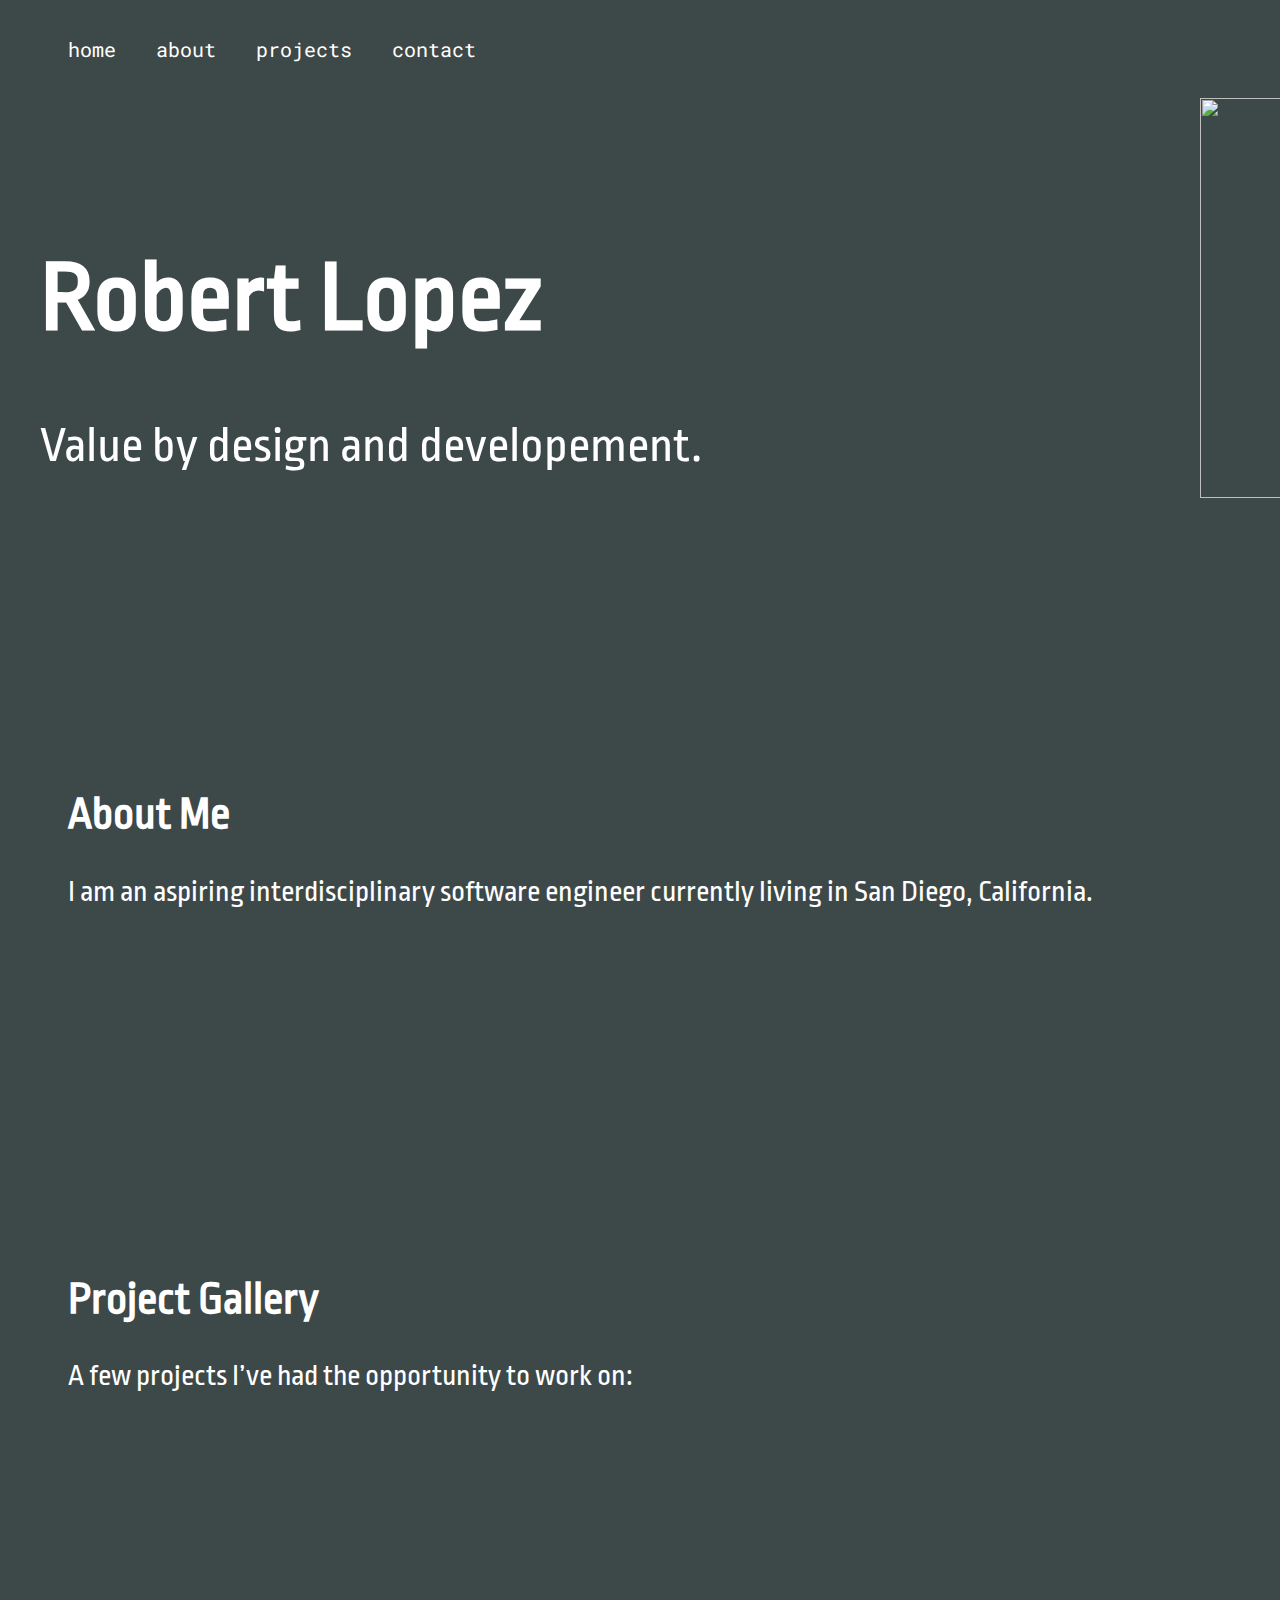
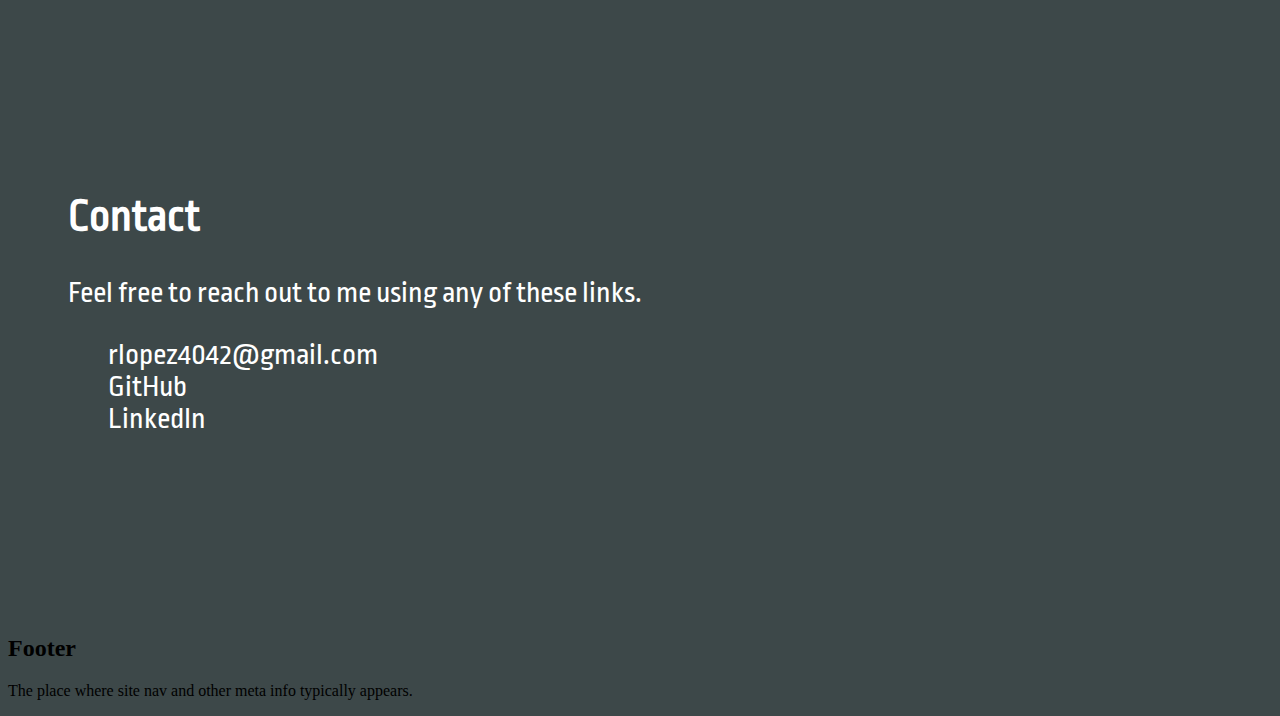
==== index.html @ a446eef4 "added some grid templates" ====
<!DOCTYPE html>
<html lang="en">

<head>
    <meta charset="UTF-8">
    <meta http-equiv="X-UA-Compatible" content="IE=edge">
    <meta name="viewport" content="width=device-width, initial-scale=1.0">
    <title>Document</title>

    <!-- Font Family -->
    <link rel="preconnect" href="https://fonts.googleapis.com">
    <link rel="preconnect" href="https://fonts.gstatic.com" crossorigin>
    <link href="https://fonts.googleapis.com/css2?family=Roboto+Mono&family=Ropa+Sans&display=swap" rel="stylesheet">




</head>

<body>

    <header>
        <div class="nav-container">
                <!-- <h2>Header</h2>
				<p>This is where the logo and navigation would go.</p> -->
            <nav class="nav">
                <ul class="nav-element-list">
                    <li class="nav-element"><a href="#home" class="nav-link">home</a></li>
                    <li class="nav-element"><a href="#about" class="nav-link">about</a></li>
                    <li class="nav-element"><a href="#projects" class="nav-link">projects</a></li>
                    <li class="nav-element"><a href="#contact" class="nav-link">contact</a></li>
                </ul>
                <i class="fas fa-bars fa-2x"></i>
            </nav>
        </div>
    </header>

    <div class ="logo" id="logo">
        <img src ="/Users/robertlopez/Desktop/Project 1/project-1-portfolio/LogoTemplate.png" width="500" height="400"/>
    </div>

    <!-- Home Section -->
    <section class="home" id="home">
        <h1 id="MainTitle">Robert Lopez</h1>
        <p id="title-subtext">Value by design and developement.</p>
    </section>

    <!-- About Section -->
    <section class="about" id="about">
        <h2>About Me</h2>
        <p>I am an aspiring interdisciplinary software engineer currently living in San Diego, California.</p>
    </section>

    <!-- Project Section -->
    <section class="projects" id="projects">
        <h2>Project Gallery</h2>
        <p>A few projects I’ve had the opportunity to work on:</p>
        
        <!-- Links to other projects -->
        <div class ="portfolio">
            <a href="#" class="porflio-elements">
                <img src ="">
            </a>
        </div>
    </section>

    <!-- About Me Section -->
    <section class="contact" id="contact">
        <h2>Contact</h2>
        <p>Feel free to reach out to me using any of these links.</p>
        <ul class="links">
            <li class="link-element"><a class="link" href="mailto:rlopez4042@gmail.com">rlopez4042@gmail.com</a></li>
            <li class="link-element"><a class="link" href="https://git.generalassemb.ly/">GitHub</a></li>
            <li class="link-element"><a class="link" href="https://git.generalassemb.ly/">LinkedIn</a></li>
        </ul>
    </section>

    <!-- Footer -->
    <footer>
        <h2>Footer</h2>
		<p>The place where site nav and other meta info typically appears.</p>
    </footer>

</body>

<script src="https://code.jquery.com/jquery-3.6.0.min.js" 
    integrity="sha256-/xUj+3OJU5yExlq6GSYGSHk7tPXikynS7ogEvDej/m4=" 
    crossorigin="anonymous"></script>
<script src="javascript.js"></script>
<link rel="stylesheet" href="style.css"></script>


</html>
---- style.css ----
/* Nav bar settings */
nav ul {
    font-family: 'Roboto Mono', monospace;
    list-style: none;
    display: flex;
    color: white;
    text-decoration: none;
}

/* Nav element settings */
nav ul li {
    padding: 1em;
    font-size: 20px;
    color: white;
    text-decoration: none;
  }

/* Body settings */
body{
    background-color: #3D4849;
}

/* Section settings */
section {
    font-family: 'Ropa Sans', sans-serif;
    color: white;
    padding: 5em 2em;
}

/* Text sizes for each section by "id" */

/* Main title font size */
#MainTitle{
    font-size: 100px;
}

/* Subtitle font size  */
#title-subtext{
    font-size: 50px;
}

/* About tab font settings  */
#about {
    font-family: 'Ropa Sans', sans-serif;
    color: white;
    font-size: 30px;
}

/* Projects tab font settings  */
#projects {
    font-family: 'Ropa Sans', sans-serif;
    color: white;
    font-size: 30px;
}

/* Contact tab font settings  */
#contact {
    font-family: 'Ropa Sans', sans-serif;
    color: white;
    font-size: 30px;
}
    .link-element{
        list-style: none;
        color: white;
        display: flex;
        }

/* Text settings for the links  */
a {
    text-decoration: none;
    color: white;
    }   
a:visited {
    text-decoration: none;
    color: white;
    }

#logo {
    position: fixed;
    left: 1200px; 
}

/* MOBILE  */
/* Small devices (landscape phones, 576px and up) */
/* @media screen and (max-width: 576px) {
    .container {
        display: grid;
        grid-template-columns: 2fr;
        grid-template-rows: 4fr;
        grid-gap: 10px;
      }
      .main-content {
        display: grid;
        grid-template-columns: 1fr;
        grid-template-rows: repeat(4, 1fr);
        grid-gap: 10px;
      }
      
      .main-content .logo {
        grid-column: 1;
        grid-row: 1/2 ;
      }
      
      .main-content .home {
        grid-column: 1;
        grid-row: 2/3;
      }
      
      .main-content .about {
        grid-column: 1;
        grid-row: 3/4;
      }
      
      .main-content .projects {
        grid-column: 1;
        grid-row: 4/5;
      }
      
      .main-content .contact {
        grid-column: 1;
        grid-row: 5;
      }

    nav {
        display: flex;
        justify-content: space-between;
        align-items: center;
      }
      
      nav ul {
        display: none;
      }
} */

/* TABLET */
  /* Medium devices (tablets, 768px and up) */
  /* @media screen and (max-width: 768px) {
    .container {
        display: grid;
        grid-template-columns: 2fr;
        grid-template-rows: auto 1fr auto;
        grid-gap: 10px;
      } */
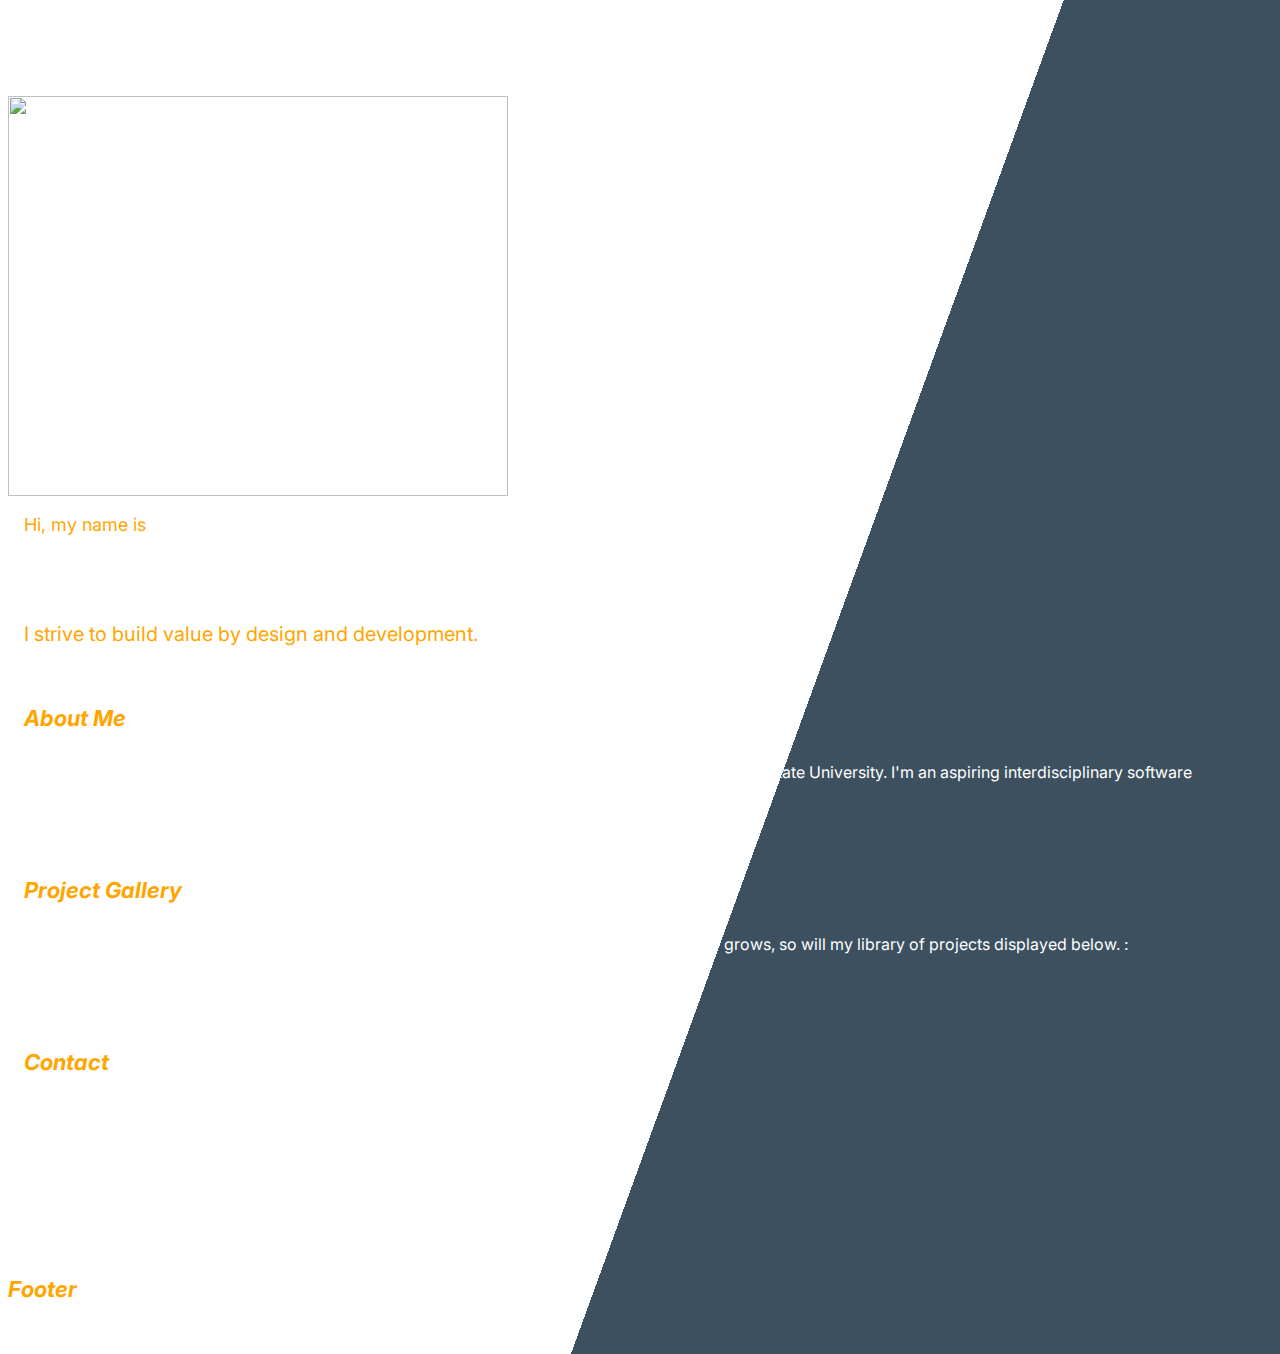
==== commit 00a60a04: "Made progreess on phone and tablet sizes" ====
--- a/index.html
+++ b/index.html
@@ -10,15 +10,12 @@
     <!-- Font Family -->
     <link rel="preconnect" href="https://fonts.googleapis.com">
     <link rel="preconnect" href="https://fonts.gstatic.com" crossorigin>
-    <link href="https://fonts.googleapis.com/css2?family=Roboto+Mono&family=Ropa+Sans&display=swap" rel="stylesheet">
-
-
-
+    <link href="https://fonts.googleapis.com/css2?family=Inter:wght@500&family=Roboto+Mono&family=Ropa+Sans&display=swap" rel="stylesheet">
 
 </head>
 
 <body>
-
+    <div class="container">
     <header>
         <div class="nav-container">
                 <!-- <h2>Header</h2>
@@ -35,26 +32,34 @@
         </div>
     </header>
 
+    <button class="nav-toggle" aria-label="toggle navigation">
+        <span class="hamburger"></span>
+    </button>
+
     <div class ="logo" id="logo">
-        <img src ="/Users/robertlopez/Desktop/Project 1/project-1-portfolio/LogoTemplate.png" width="500" height="400"/>
+        <img id="img" src ="/Users/robertlopez/Desktop/Project 1/project-1-portfolio/LogoTemplate.png" width="500" height="400" alt=""/>
     </div>
+
+<main class="main-content">
 
     <!-- Home Section -->
     <section class="home" id="home">
+        <p id="slim-shady">Hi, my name is</p>
         <h1 id="MainTitle">Robert Lopez</h1>
-        <p id="title-subtext">Value by design and developement.</p>
+        <p id="title-subtext">I strive to build value by design and development.</p>
     </section>
 
     <!-- About Section -->
     <section class="about" id="about">
         <h2>About Me</h2>
-        <p>I am an aspiring interdisciplinary software engineer currently living in San Diego, California.</p>
+        <p>A transitioning Marine Corps veteran currently pursuing a degree in Computer Science at San Diego State University. I'm an 
+            aspiring interdisciplinary software engineer currently enrolled at General Assembly and living in San Diego, California.</p>
     </section>
 
     <!-- Project Section -->
     <section class="projects" id="projects">
         <h2>Project Gallery</h2>
-        <p>A few projects I’ve had the opportunity to work on:</p>
+        <p>A few projects I’ve had the opportunity to work on. As my experience as a software developer grows, so will my library of projects displayed below. :</p>
         
         <!-- Links to other projects -->
         <div class ="portfolio">
@@ -67,7 +72,7 @@
     <!-- About Me Section -->
     <section class="contact" id="contact">
         <h2>Contact</h2>
-        <p>Feel free to reach out to me using any of these links.</p>
+        <p>Feel free to reach out to me using on any of these listed platforms.</p>
         <ul class="links">
             <li class="link-element"><a class="link" href="mailto:rlopez4042@gmail.com">rlopez4042@gmail.com</a></li>
             <li class="link-element"><a class="link" href="https://git.generalassemb.ly/">GitHub</a></li>
@@ -75,11 +80,14 @@
         </ul>
     </section>
 
+</main>
+
     <!-- Footer -->
-    <footer>
+    <footer id="footer">
         <h2>Footer</h2>
 		<p>The place where site nav and other meta info typically appears.</p>
     </footer>
+</div>
 
 </body>
 
--- a/style.css
+++ b/style.css
@@ -1,144 +1,220 @@
-
-/* Nav bar settings */
+/* *,
+*::before,
+*::after {
+    box-sizing: border-box;
+} */
+
+/* General style and design to be incorporated at every size */
+* {
+    /* Help me to see where the boxes are as i position them */
+    font-family: 'Inter', sans-serif;
+    font-size: 16px;
+    color: white;
+}
+body{
+    /* Source for how I got the page to split https://blog.prototypr.io/css-only-multi-color-backgrounds-4d96a5569a20 */
+    background: linear-gradient(-70deg, #3c505f 40%, 
+    rgba(0, 0, 0, 0) 30%), 
+    url('/Users/robertlopez/Desktop/Project 1/project-1-portfolio/Background2.webp');
+}
+section {
+    padding: 1em;
+    line-height: 1;
+    text-align:left;
+    margin:1;
+}
+#MainTitle{
+    font-family: 'Inter', sans-serif;
+    font-size: 70px;
+    margin: 0;
+    padding: 0;
+}
+#slim-shady{
+    color:orange;
+    font-size: 18px;
+    margin: 0;
+    padding: 0;
+}
+#title-subtext{
+    color:orange;
+    font-size: 20px;
+    margin: 0.1;
+    padding: 0;
+}
+h2 {
+    color:orange;
+    font-size: 22px;
+    font-style: oblique;
+    margin: 0;
+    padding: 0;
+}
+#about, #projects, #contact {
+    line-height:2;
+}
+.link-element{
+    list-style: none;
+    display: flex;
+    }
+a {
+    text-decoration: none;
+    color: white;
+}
+a:visited {
+    text-decoration: none;
+    color: white;
+}
+
 nav ul {
     font-family: 'Roboto Mono', monospace;
     list-style: none;
     display: flex;
     color: white;
     text-decoration: none;
-}
-
-/* Nav element settings */
-nav ul li {
+ }
+  
+ /* Nav element settings */
+ nav ul li {
     padding: 1em;
     font-size: 20px;
     color: white;
     text-decoration: none;
   }
 
-/* Body settings */
-body{
-    background-color: #3D4849;
-}
-
-/* Section settings */
-section {
-    font-family: 'Ropa Sans', sans-serif;
-    color: white;
-    padding: 5em 2em;
-}
-
-/* Text sizes for each section by "id" */
-
-/* Main title font size */
-#MainTitle{
-    font-size: 100px;
-}
-
-/* Subtitle font size  */
-#title-subtext{
-    font-size: 50px;
-}
-
-/* About tab font settings  */
-#about {
-    font-family: 'Ropa Sans', sans-serif;
-    color: white;
-    font-size: 30px;
-}
-
-/* Projects tab font settings  */
-#projects {
-    font-family: 'Ropa Sans', sans-serif;
-    color: white;
-    font-size: 30px;
-}
-
-/* Contact tab font settings  */
-#contact {
-    font-family: 'Ropa Sans', sans-serif;
-    color: white;
-    font-size: 30px;
-}
-    .link-element{
-        list-style: none;
-        color: white;
-        display: flex;
-        }
-
-/* Text settings for the links  */
-a {
-    text-decoration: none;
-    color: white;
-    }   
-a:visited {
-    text-decoration: none;
-    color: white;
-    }
-
-#logo {
-    position: fixed;
-    left: 1200px; 
-}
-
 /* MOBILE  */
 /* Small devices (landscape phones, 576px and up) */
-/* @media screen and (max-width: 576px) {
+@media only screen and (max-width: 576px) {
+    #logo {
+        display: none;
+    }
+    #footer {
+        padding: 5em 2em;
+        text-align: center;
+        margin: 0;
+        padding: 0;
+    }
+    nav ul {
+        display: none;
+     }
+      
+     /* Nav element settings */
+     nav ul li {
+        display: none;
+      }
     .container {
-        display: grid;
-        grid-template-columns: 2fr;
-        grid-template-rows: 4fr;
+        display:grid;
+        grid-template-columns: 1fr;
+        /* Rows: 1   2   3; */
+        grid-template-rows: auto 1fr auto;
         grid-gap: 10px;
-      }
-      .main-content {
-        display: grid;
-        grid-template-columns: 1fr;
-        grid-template-rows: repeat(4, 1fr);
-        grid-gap: 10px;
-      }
-      
-      .main-content .logo {
-        grid-column: 1;
-        grid-row: 1/2 ;
-      }
-      
-      .main-content .home {
-        grid-column: 1;
-        grid-row: 2/3;
-      }
-      
-      .main-content .about {
-        grid-column: 1;
-        grid-row: 3/4;
-      }
-      
-      .main-content .projects {
-        grid-column: 1;
-        grid-row: 4/5;
-      }
-      
-      .main-content .contact {
-        grid-column: 1;
-        grid-row: 5;
-      }
-
-    nav {
-        display: flex;
-        justify-content: space-between;
-        align-items: center;
-      }
-      
-      nav ul {
-        display: none;
-      }
-} */
+    }
+    .main-content {
+        display:grid;
+        grid-template-columns: 1fr;
+        grid-template-rows: 6fr;
+        /* grid-template-rows: repeat(3, 1fr); */
+    }
+    .main-content .home {
+        grid-column: 1;
+		grid-row: 1/2 ;
+    }
+    .main-content .about {
+        grid-column: 1;
+		grid-row: 2/3 ;
+    }
+    .main-content .projects {
+        grid-column: 1;
+		grid-row: 3/4 ;
+    }
+    .main-content .contact {
+        grid-column: 1;
+		grid-row: 4/5 ;
+    }
+    .container .footer {
+        grid-column: 1;
+		grid-row: 5/6;
+    }
+
+}
 
 /* TABLET */
   /* Medium devices (tablets, 768px and up) */
-  /* @media screen and (max-width: 768px) {
+@media screen and (max-width: 768px) {
+
+button {
+    display:none;
+}
+    .logo {
+        display: flex;
+        opacity: 20%;
+        float:right;
+    }
+
+    img{
+        display:flex;
+    }
+
+    nav ul {
+        font-family: 'Roboto Mono', monospace;
+        list-style: none;
+        display: flex;
+        color: white;
+        text-decoration: none;
+        float: right;
+    }
+
+    body, footer, header{
+        padding: 1em;
+    }
+      
+     /* Nav element settings */
+     nav ul li {
+        padding: 1em;
+        font-size: 20px;
+        color: white;
+        text-decoration: none;
+      }
+    
     .container {
-        display: grid;
-        grid-template-columns: 2fr;
-        grid-template-rows: auto 1fr auto;
+        display:grid;
+        grid-template-columns: 1fr;
+        grid-template-rows: 8fr;
         grid-gap: 10px;
-      } */+    }
+    .main-content {
+        display:grid;
+        grid-template-columns: 1fr;
+        grid-template-rows: 6fr;
+        /* grid-template-rows: repeat(3, 1fr); */
+    }
+    .container .header{
+        grid-column: 1;
+    }
+    .main-content .home {
+        grid-column: 1;
+		grid-row: 1/2 ;
+    }
+    .main-content .about {
+        grid-column: 1;
+		grid-row: 2/3 ;
+    }
+    .main-content .projects {
+        grid-column: 1;
+		grid-row: 3/4 ;
+    }
+    .main-content .contact {
+        grid-column: 1;
+		grid-row: 4/5 ;
+    }
+    .container .footer {
+        grid-column: 1;
+		grid-row: 5/6;
+    }
+    
+}
+/* DeskTop */
+  /* Large devices (tablets, 1024 and up) */
+  @media screen and (min-width: 769px) {
+    button{
+        display: none;
+    }
+}
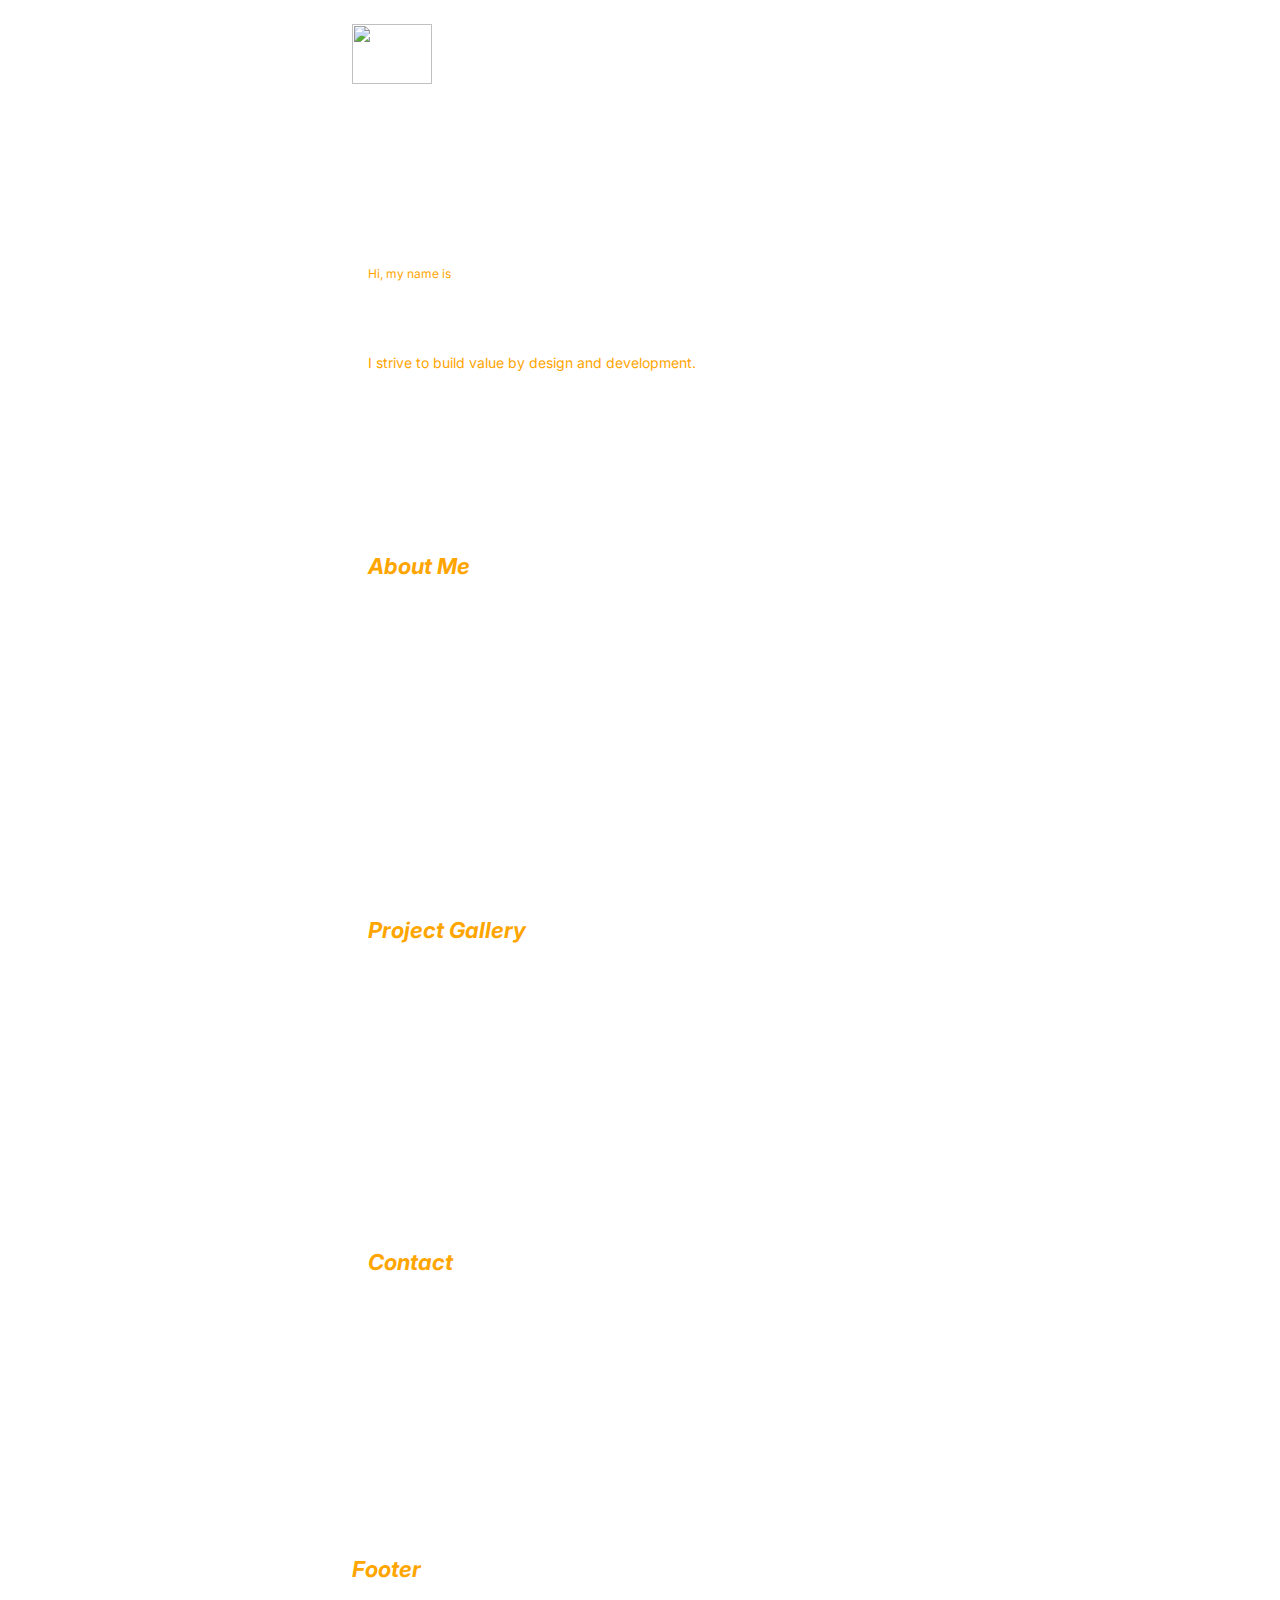
==== commit c11e06fd: "added hamburger" ====
--- a/index.html
+++ b/index.html
@@ -11,7 +11,29 @@
     <link rel="preconnect" href="https://fonts.googleapis.com">
     <link rel="preconnect" href="https://fonts.gstatic.com" crossorigin>
     <link href="https://fonts.googleapis.com/css2?family=Inter:wght@500&family=Roboto+Mono&family=Ropa+Sans&display=swap" rel="stylesheet">
+    <style>
 
+    /* #nav, label #hamburger {display: none;} */
+
+    /* #nav-items {display:block}
+    #nav-items a{
+        display:block;
+        width:100%;
+        box-sizing: border-box;
+        border-top: 1px solid #333;
+    } */
+
+    /* #nav label{
+        display:inline block;
+        font-size: 1.2em;
+        padding:10px;
+    } */
+/* 
+    #nav-items{display:none;}
+
+    #nav input:checked~ #nav-items {display: block;} */
+
+    </style>
 </head>
 
 <body>
@@ -21,7 +43,11 @@
                 <!-- <h2>Header</h2>
 				<p>This is where the logo and navigation would go.</p> -->
             <nav class="nav">
-                <ul class="nav-element-list">
+
+                <label for="hamburger" ><img id="img" src ="/Users/robertlopez/Desktop/Project 1/project-1-portfolio/LogoTemplate.png" width="80" height="60" alt=""/></label>
+                <input class ="checkbox" type="checkbox" id="hamburger" invisible="true"/>
+
+                <ul class="nav-element-list" id="nav-items">
                     <li class="nav-element"><a href="#home" class="nav-link">home</a></li>
                     <li class="nav-element"><a href="#about" class="nav-link">about</a></li>
                     <li class="nav-element"><a href="#projects" class="nav-link">projects</a></li>
@@ -32,13 +58,13 @@
         </div>
     </header>
 
-    <button class="nav-toggle" aria-label="toggle navigation">
+    <!-- <button class="nav-toggle" aria-label="toggle navigation">
         <span class="hamburger"></span>
-    </button>
+    </button> -->
 
-    <div class ="logo" id="logo">
+    <!-- <div class ="logo" id="logo">
         <img id="img" src ="/Users/robertlopez/Desktop/Project 1/project-1-portfolio/LogoTemplate.png" width="500" height="400" alt=""/>
-    </div>
+    </div> -->
 
 <main class="main-content">
 
--- a/style.css
+++ b/style.css
@@ -13,10 +13,26 @@
 }
 body{
     /* Source for how I got the page to split https://blog.prototypr.io/css-only-multi-color-backgrounds-4d96a5569a20 */
-    background: linear-gradient(-70deg, #3c505f 40%, 
-    rgba(0, 0, 0, 0) 30%), 
+    background:
     url('/Users/robertlopez/Desktop/Project 1/project-1-portfolio/Background2.webp');
 }
+nav ul {
+    font-family: 'Roboto Mono', monospace;
+    list-style: none;
+    display: flex;
+    color: white;
+    text-decoration: none;
+    width:100%;
+ }
+  
+ /* Nav element settings */
+ nav ul li {
+    padding: 1em;
+    font-size: 10px;
+    color: white;
+    text-decoration: none;
+  }
+  .checkbox{opacity: 0;}
 section {
     padding: 1em;
     line-height: 1;
@@ -25,19 +41,19 @@
 }
 #MainTitle{
     font-family: 'Inter', sans-serif;
-    font-size: 70px;
+    font-size: 50px;
     margin: 0;
     padding: 0;
 }
 #slim-shady{
     color:orange;
-    font-size: 18px;
-    margin: 0;
+    font-size: 12px;
+    margin: 0.1;
     padding: 0;
 }
 #title-subtext{
     color:orange;
-    font-size: 20px;
+    font-size: 14px;
     margin: 0.1;
     padding: 0;
 }
@@ -54,7 +70,7 @@
 .link-element{
     list-style: none;
     display: flex;
-    }
+}
 a {
     text-decoration: none;
     color: white;
@@ -63,43 +79,44 @@
     text-decoration: none;
     color: white;
 }
-
-nav ul {
-    font-family: 'Roboto Mono', monospace;
-    list-style: none;
-    display: flex;
-    color: white;
-    text-decoration: none;
- }
-  
- /* Nav element settings */
- nav ul li {
-    padding: 1em;
-    font-size: 20px;
-    color: white;
-    text-decoration: none;
-  }
 
 /* MOBILE  */
 /* Small devices (landscape phones, 576px and up) */
 @media only screen and (max-width: 576px) {
-    #logo {
-        display: none;
-    }
+
     #footer {
         padding: 5em 2em;
         text-align: center;
         margin: 0;
         padding: 0;
     }
-    nav ul {
+    ul li{
+        display:block;
+        width:100%;
+        box-sizing: border-box;
+        border-top: 1px;
+     }
+
+     nav label {
+        display:inline-block;
+        font-size: 1.2em;
+        padding:10px;
+        background:none;
+        color: #fff;
+        font-style:normal;
+        content:"";
+     }
+
+     ul li {display: none}
+
+     nav input:checked ~ ul li {display: block}
+
+
+     /* Nav element settings */
+     /* nav ul li {
         display: none;
-     }
-      
-     /* Nav element settings */
-     nav ul li {
-        display: none;
-      }
+      } */
+
     .container {
         display:grid;
         grid-template-columns: 1fr;
@@ -138,20 +155,12 @@
 
 /* TABLET */
   /* Medium devices (tablets, 768px and up) */
-@media screen and (max-width: 768px) {
-
-button {
-    display:none;
-}
-    .logo {
+@media screen and (min-width: 577px max-width: 768px) {
+    /* .logo {
         display: flex;
         opacity: 20%;
         float:right;
-    }
-
-    img{
-        display:flex;
-    }
+    } */
 
     nav ul {
         font-family: 'Roboto Mono', monospace;
@@ -162,18 +171,16 @@
         float: right;
     }
 
-    body, footer, header{
+    body{
         padding: 1em;
     }
-      
-     /* Nav element settings */
-     nav ul li {
-        padding: 1em;
-        font-size: 20px;
-        color: white;
-        text-decoration: none;
-      }
     
+    #slim-shady{
+        color:orange;
+        font-size: 100px;
+        margin: 0.1;
+        padding: 0;
+    }
     .container {
         display:grid;
         grid-template-columns: 1fr;
@@ -184,7 +191,6 @@
         display:grid;
         grid-template-columns: 1fr;
         grid-template-rows: 6fr;
-        /* grid-template-rows: repeat(3, 1fr); */
     }
     .container .header{
         grid-column: 1;
@@ -205,6 +211,7 @@
         grid-column: 1;
 		grid-row: 4/5 ;
     }
+
     .container .footer {
         grid-column: 1;
 		grid-row: 5/6;
@@ -217,4 +224,55 @@
     button{
         display: none;
     }
-}
+    body {
+        padding: 1em;
+        position: absolute;
+        left: 50%;
+        transform: translateX(-50%);
+    }
+    nav ul {
+        font-family: 'Roboto Mono', monospace;
+        list-style: none;
+        display: flex;
+        color: white;
+        text-decoration: none;
+        float: right;
+    }
+    .container {
+        display:grid;
+        grid-template-columns: 1fr;
+        grid-template-rows: 4fr;
+        grid-gap: 5em;
+    }
+    .main-content {
+        display:grid;
+        grid-template-columns: 1fr;
+        grid-template-rows: 6fr;
+        grid-gap: 8em;
+    }
+    /* .container .header{
+        grid-column: 1;
+        grid-row: 1/2 ;
+
+    } */
+    .main-content .home {
+        grid-column: 1;
+		grid-row: 1/2 ;
+    }
+    .main-content .about {
+        grid-column: 1;
+		grid-row: 2/3 ;
+    }
+    .main-content .projects {
+        grid-column: 1;
+		grid-row: 3/4 ;
+    }
+    .main-content .contact {
+        grid-column: 1;
+		grid-row: 4/5 ;
+    }
+    .container .footer {
+        grid-column: 1;
+		grid-row: 3/4
+    }
+}
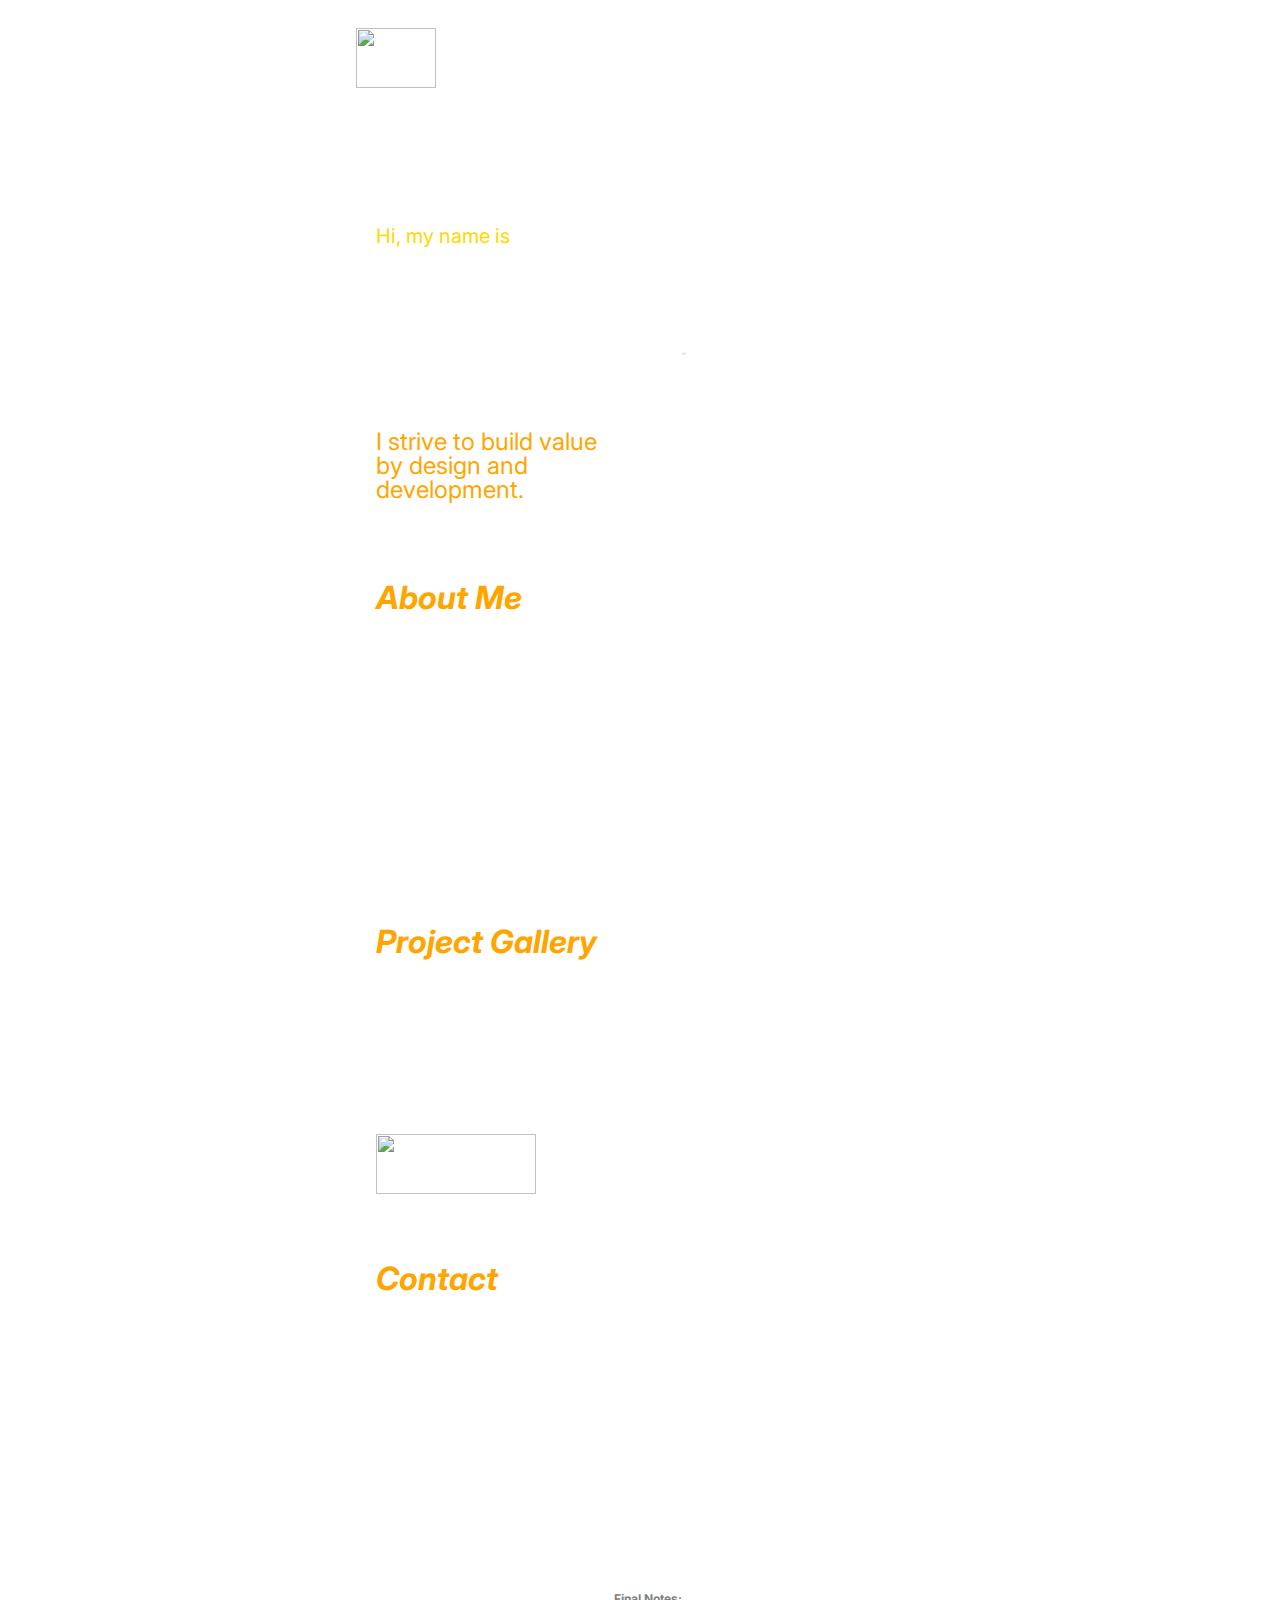
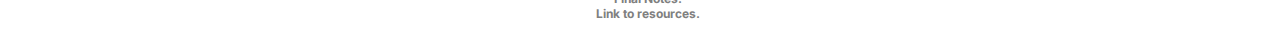
==== commit 66411cf1: "Works at every size" ====
--- a/index.html
+++ b/index.html
@@ -1,6 +1,5 @@
 <!DOCTYPE html>
 <html lang="en">
-
 <head>
     <meta charset="UTF-8">
     <meta http-equiv="X-UA-Compatible" content="IE=edge">
@@ -11,40 +10,16 @@
     <link rel="preconnect" href="https://fonts.googleapis.com">
     <link rel="preconnect" href="https://fonts.gstatic.com" crossorigin>
     <link href="https://fonts.googleapis.com/css2?family=Inter:wght@500&family=Roboto+Mono&family=Ropa+Sans&display=swap" rel="stylesheet">
-    <style>
 
-    /* #nav, label #hamburger {display: none;} */
-
-    /* #nav-items {display:block}
-    #nav-items a{
-        display:block;
-        width:100%;
-        box-sizing: border-box;
-        border-top: 1px solid #333;
-    } */
-
-    /* #nav label{
-        display:inline block;
-        font-size: 1.2em;
-        padding:10px;
-    } */
-/* 
-    #nav-items{display:none;}
-
-    #nav input:checked~ #nav-items {display: block;} */
-
-    </style>
 </head>
 
 <body>
     <div class="container">
     <header>
         <div class="nav-container">
-                <!-- <h2>Header</h2>
-				<p>This is where the logo and navigation would go.</p> -->
             <nav class="nav">
 
-                <label for="hamburger" ><img id="img" src ="/Users/robertlopez/Desktop/Project 1/project-1-portfolio/LogoTemplate.png" width="80" height="60" alt=""/></label>
+                <label for="hamburger" ><img id="img" src ="/Users/robertlopez/Desktop/Project 1/project-1-portfolio/transparent-interface-icon-menu-icon-60149d91914525.423673901611963793595.png" width="80" height="60" alt=""/></label>
                 <input class ="checkbox" type="checkbox" id="hamburger" invisible="true"/>
 
                 <ul class="nav-element-list" id="nav-items">
@@ -58,9 +33,7 @@
         </div>
     </header>
 
-    <!-- <button class="nav-toggle" aria-label="toggle navigation">
-        <span class="hamburger"></span>
-    </button> -->
+    <!-- <canvas id="canvas" width="300" height="300"></canvas> -->
 
     <!-- <div class ="logo" id="logo">
         <img id="img" src ="/Users/robertlopez/Desktop/Project 1/project-1-portfolio/LogoTemplate.png" width="500" height="400" alt=""/>
@@ -68,9 +41,11 @@
 
 <main class="main-content">
 
+    <canvas id="canvas" width="300" height="300"></canvas>
+    
     <!-- Home Section -->
     <section class="home" id="home">
-        <p id="slim-shady">Hi, my name is</p>
+        <p id="slim-shady" class="slim-shady">Hi, my name is</p>
         <h1 id="MainTitle">Robert Lopez</h1>
         <p id="title-subtext">I strive to build value by design and development.</p>
     </section>
@@ -89,8 +64,8 @@
         
         <!-- Links to other projects -->
         <div class ="portfolio">
-            <a href="#" class="porflio-elements">
-                <img src ="">
+            <a href="https://git.generalassemb.ly/" class="porflio-elements">
+                <img src ="/Users/robertlopez/Desktop/Project 1/project-1-portfolio/projectfuture.png" width="160" height="60" alt="">
             </a>
         </div>
     </section>
@@ -105,16 +80,14 @@
             <li class="link-element"><a class="link" href="https://git.generalassemb.ly/">LinkedIn</a></li>
         </ul>
     </section>
-
 </main>
 
     <!-- Footer -->
     <footer id="footer">
-        <h2>Footer</h2>
-		<p>The place where site nav and other meta info typically appears.</p>
+        <h3>Final Notes:</h3>
+		<h4>Link to resources.</h4>
     </footer>
 </div>
-
 </body>
 
 <script src="https://code.jquery.com/jquery-3.6.0.min.js" 
@@ -123,5 +96,4 @@
 <script src="javascript.js"></script>
 <link rel="stylesheet" href="style.css"></script>
 
-
 </html>--- a/style.css
+++ b/style.css
@@ -6,16 +6,19 @@
 
 /* General style and design to be incorporated at every size */
 * {
-    /* Help me to see where the boxes are as i position them */
+    scroll-behavior: smooth;
+}
+body{
+    /* Source for how I got the page to split https://blog.prototypr.io/css-only-multi-color-backgrounds-4d96a5569a20 */
     font-family: 'Inter', sans-serif;
     font-size: 16px;
     color: white;
-}
-body{
-    /* Source for how I got the page to split https://blog.prototypr.io/css-only-multi-color-backgrounds-4d96a5569a20 */
+    scroll-behavior: smooth;
     background:
     url('/Users/robertlopez/Desktop/Project 1/project-1-portfolio/Background2.webp');
 }
+
+/* settings for the tab fonts */
 nav ul {
     font-family: 'Roboto Mono', monospace;
     list-style: none;
@@ -24,21 +27,31 @@
     text-decoration: none;
     width:100%;
  }
-  
- /* Nav element settings */
+
+ /* Nav element placement settings */
  nav ul li {
     padding: 1em;
-    font-size: 10px;
+    font-size: 16px;
     color: white;
     text-decoration: none;
   }
-  .checkbox{opacity: 0;}
+
+/* Had to hide the textbox for the hamburger menu */
+.checkbox{opacity: 0;}
 section {
     padding: 1em;
     line-height: 1;
     text-align:left;
     margin:1;
 }
+canvas{
+    /* display:flex; */
+    /* padding: 1em; */
+        position: relative;
+        left: 50%;
+        transform: translateX(-50%);
+}
+
 #MainTitle{
     font-family: 'Inter', sans-serif;
     font-size: 50px;
@@ -46,7 +59,7 @@
     padding: 0;
 }
 #slim-shady{
-    color:orange;
+    color:gold;
     font-size: 12px;
     margin: 0.1;
     padding: 0;
@@ -64,6 +77,12 @@
     margin: 0;
     padding: 0;
 }
+h3, h4 {
+    color:gray;
+    font-size: 12px;
+    margin: 0;
+    padding: 0;
+}
 #about, #projects, #contact {
     line-height:2;
 }
@@ -71,24 +90,22 @@
     list-style: none;
     display: flex;
 }
-a {
-    text-decoration: none;
-    color: white;
-}
-a:visited {
-    text-decoration: none;
-    color: white;
-}
-
-/* MOBILE  */
+#footer {
+    padding: 5em 2em;
+    text-align: center;
+    color: gray;
+    margin: 0;
+    padding: 0;
+}
+a {text-decoration: none; color: white;}
+a:visited {text-decoration: none;color: white;}
+a:hover{color:orange;}
+
+/* --------------------------------------------------------------------MOBILE --------------------------------------------------------------------*/
 /* Small devices (landscape phones, 576px and up) */
 @media only screen and (max-width: 576px) {
-
-    #footer {
-        padding: 5em 2em;
-        text-align: center;
-        margin: 0;
-        padding: 0;
+    canvas{
+        display:none;
     }
     ul li{
         display:block;
@@ -96,31 +113,19 @@
         box-sizing: border-box;
         border-top: 1px;
      }
-
      nav label {
-        display:inline-block;
-        font-size: 1.2em;
         padding:10px;
         background:none;
-        color: #fff;
         font-style:normal;
-        content:"";
      }
-
+     
      ul li {display: none}
 
      nav input:checked ~ ul li {display: block}
 
-
-     /* Nav element settings */
-     /* nav ul li {
-        display: none;
-      } */
-
     .container {
         display:grid;
         grid-template-columns: 1fr;
-        /* Rows: 1   2   3; */
         grid-template-rows: auto 1fr auto;
         grid-gap: 10px;
     }
@@ -128,7 +133,6 @@
         display:grid;
         grid-template-columns: 1fr;
         grid-template-rows: 6fr;
-        /* grid-template-rows: repeat(3, 1fr); */
     }
     .main-content .home {
         grid-column: 1;
@@ -150,125 +154,119 @@
         grid-column: 1;
 		grid-row: 5/6;
     }
-
-}
-
-/* TABLET */
+}
+
+/* --------------------------------------------------------------------TABLET-------------------------------------------------------------------- */
   /* Medium devices (tablets, 768px and up) */
-@media screen and (min-width: 577px max-width: 768px) {
-    /* .logo {
+@media screen and (max-width: 768px) {
+    
+    nav ul {
         display: flex;
-        opacity: 20%;
-        float:right;
-    } */
-
-    nav ul {
-        font-family: 'Roboto Mono', monospace;
-        list-style: none;
-        display: flex;
-        color: white;
-        text-decoration: none;
-        float: right;
-    }
-
-    body{
-        padding: 1em;
-    }
-    
+        position: sticky;
+    }
+
+    body{padding: 2em;}
+
+    .container {
+        display:grid;
+        grid-template-columns: 1fr;
+        grid-template-rows: 4fr;
+    }
+    .main-content {
+        display:grid;
+        grid-template-columns: 1fr;
+        grid-template-rows: 7fr;
+    }
+    .container .header{
+        grid-column: 1;
+        grid-row: 1;
+    }
+    .main-content .canvas{
+        grid-column: 1;
+        grid-row: 2;
+    }
+    .main-content .home {
+        grid-column: 1;
+		grid-row: 3;
+    }
+    .main-content .about {
+        grid-column: 1;
+		grid-row: 4 ;
+    }
+    .main-content .projects {
+        grid-column: 1;
+		grid-row: 5;
+    }
+    .main-content .contact {
+        grid-column: 1;
+		grid-row: 6;
+    }
+    .main-content .footer {
+        grid-column: 1;
+		grid-row: 7;
+    }
+}
+/* --------------------------------------------------------------------DeskTop-------------------------------------------------------------------- */
+  /* Large devices (tablets, 1024 and up) */
+  @media screen and (min-width: 769px) {
+    #MainTitle{
+        font-size: 70px;
+    }
     #slim-shady{
-        color:orange;
-        font-size: 100px;
+        color:gold;
+        font-size: 20px;
         margin: 0.1;
         padding: 0;
     }
-    .container {
-        display:grid;
-        grid-template-columns: 1fr;
-        grid-template-rows: 8fr;
-        grid-gap: 10px;
-    }
-    .main-content {
-        display:grid;
-        grid-template-columns: 1fr;
-        grid-template-rows: 6fr;
-    }
-    .container .header{
-        grid-column: 1;
-    }
-    .main-content .home {
-        grid-column: 1;
-		grid-row: 1/2 ;
-    }
-    .main-content .about {
-        grid-column: 1;
-		grid-row: 2/3 ;
-    }
-    .main-content .projects {
-        grid-column: 1;
-		grid-row: 3/4 ;
-    }
-    .main-content .contact {
-        grid-column: 1;
-		grid-row: 4/5 ;
-    }
-
-    .container .footer {
-        grid-column: 1;
-		grid-row: 5/6;
-    }
-    
-}
-/* DeskTop */
-  /* Large devices (tablets, 1024 and up) */
-  @media screen and (min-width: 769px) {
-    button{
-        display: none;
+    #title-subtext{
+        color:orange;
+        font-size: 24px;
+        margin: 0.1;
+        padding: 0;
+    }
+    h2 {
+        font-size: 32px;
     }
     body {
         padding: 1em;
+        font-size: 20px;
         position: absolute;
         left: 50%;
         transform: translateX(-50%);
     }
-    nav ul {
-        font-family: 'Roboto Mono', monospace;
-        list-style: none;
-        display: flex;
-        color: white;
-        text-decoration: none;
-        float: right;
-    }
     .container {
-        display:grid;
-        grid-template-columns: 1fr;
-        grid-template-rows: 4fr;
-        grid-gap: 5em;
+        display: grid;
+        grid-template-columns: 1fr;
+        grid-template-rows: 3fr;
     }
     .main-content {
         display:grid;
-        grid-template-columns: 1fr;
+        grid-template-columns: repeat(2, 1fr);
         grid-template-rows: 6fr;
-        grid-gap: 8em;
-    }
-    /* .container .header{
-        grid-column: 1;
-        grid-row: 1/2 ;
-
-    } */
+        grid-gap: 0em;
+    }
+    .container .header{
+        grid-column: 1;
+        grid-row: 1;
+    }
+    .main-content .canvas{
+        grid-column: 2/3;
+        grid-row: 1/2;
+    }
     .main-content .home {
-        grid-column: 1;
+        grid-column: 1/2;
 		grid-row: 1/2 ;
     }
     .main-content .about {
-        grid-column: 1;
+        grid-column: 1/3;
 		grid-row: 2/3 ;
     }
     .main-content .projects {
-        grid-column: 1;
+        grid-column: 1/3;
 		grid-row: 3/4 ;
     }
     .main-content .contact {
-        grid-column: 1;
+        grid-column: 1/3;
 		grid-row: 4/5 ;
     }
     .container .footer {
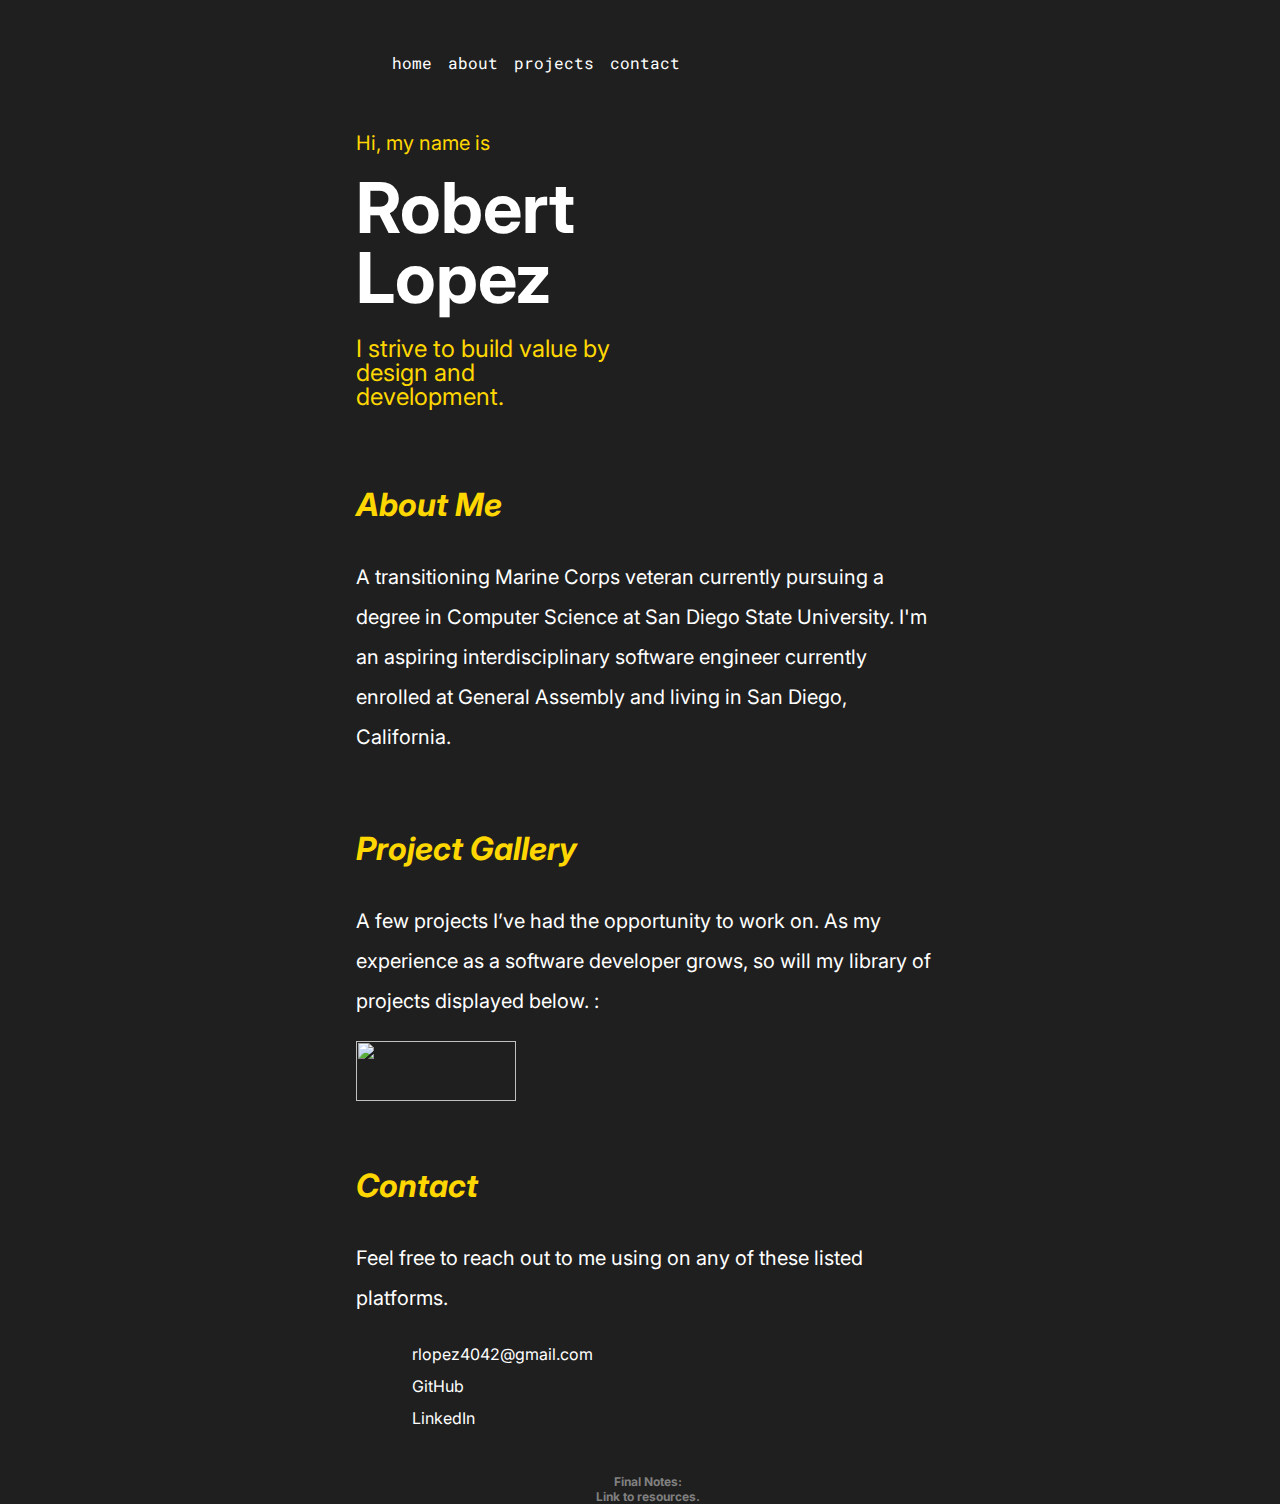
==== commit e6458624: "cleaned up all files" ====
--- a/index.html
+++ b/index.html
@@ -1,6 +1,7 @@
 <!DOCTYPE html>
 <html lang="en">
 <head>
+
     <meta charset="UTF-8">
     <meta http-equiv="X-UA-Compatible" content="IE=edge">
     <meta name="viewport" content="width=device-width, initial-scale=1.0">
@@ -12,13 +13,13 @@
     <link href="https://fonts.googleapis.com/css2?family=Inter:wght@500&family=Roboto+Mono&family=Ropa+Sans&display=swap" rel="stylesheet">
 
 </head>
-
 <body>
     <div class="container">
     <header>
         <div class="nav-container">
             <nav class="nav">
 
+                <!-- A class and label for my hamburger menu -->
                 <label for="hamburger" ><img id="img" src ="/Users/robertlopez/Desktop/Project 1/project-1-portfolio/transparent-interface-icon-menu-icon-60149d91914525.423673901611963793595.png" width="80" height="60" alt=""/></label>
                 <input class ="checkbox" type="checkbox" id="hamburger" invisible="true"/>
 
@@ -28,20 +29,14 @@
                     <li class="nav-element"><a href="#projects" class="nav-link">projects</a></li>
                     <li class="nav-element"><a href="#contact" class="nav-link">contact</a></li>
                 </ul>
-                <i class="fas fa-bars fa-2x"></i>
             </nav>
         </div>
     </header>
 
-    <!-- <canvas id="canvas" width="300" height="300"></canvas> -->
-
-    <!-- <div class ="logo" id="logo">
-        <img id="img" src ="/Users/robertlopez/Desktop/Project 1/project-1-portfolio/LogoTemplate.png" width="500" height="400" alt=""/>
-    </div> -->
-
 <main class="main-content">
 
-    <canvas id="canvas" width="300" height="300"></canvas>
+    <!-- The spinning java animation thing -->
+    <canvas id="canvas" width="280" height="280"></canvas>
     
     <!-- Home Section -->
     <section class="home" id="home">
@@ -80,6 +75,7 @@
             <li class="link-element"><a class="link" href="https://git.generalassemb.ly/">LinkedIn</a></li>
         </ul>
     </section>
+
 </main>
 
     <!-- Footer -->
@@ -87,13 +83,15 @@
         <h3>Final Notes:</h3>
 		<h4>Link to resources.</h4>
     </footer>
+
 </div>
+
 </body>
 
-<script src="https://code.jquery.com/jquery-3.6.0.min.js" 
-    integrity="sha256-/xUj+3OJU5yExlq6GSYGSHk7tPXikynS7ogEvDej/m4=" 
-    crossorigin="anonymous"></script>
-<script src="javascript.js"></script>
-<link rel="stylesheet" href="style.css"></script>
+    <script src="https://code.jquery.com/jquery-3.6.0.min.js" 
+        integrity="sha256-/xUj+3OJU5yExlq6GSYGSHk7tPXikynS7ogEvDej/m4=" 
+        crossorigin="anonymous"></script>
+    <script src="javascript.js"></script>
+    <link rel="stylesheet" href="style.css"></script>
 
 </html>--- a/style.css
+++ b/style.css
@@ -1,10 +1,3 @@
-/* *,
-*::before,
-*::after {
-    box-sizing: border-box;
-} */
-
-/* General style and design to be incorporated at every size */
 * {
     scroll-behavior: smooth;
 }
@@ -14,8 +7,10 @@
     font-size: 16px;
     color: white;
     scroll-behavior: smooth;
-    background:
-    url('/Users/robertlopez/Desktop/Project 1/project-1-portfolio/Background2.webp');
+    background: linear-gradient(110deg, #1f1f1f 60%, #363636 60%);
+    /* original image background */
+    /* background: */
+    /* url('/Users/robertlopez/Desktop/Project 1/project-1-portfolio/Background2.webp'); */
 }
 
 /* settings for the tab fonts */
@@ -23,33 +18,27 @@
     font-family: 'Roboto Mono', monospace;
     list-style: none;
     display: flex;
-    color: white;
-    text-decoration: none;
-    width:100%;
  }
 
  /* Nav element placement settings */
- nav ul li {
-    padding: 1em;
+li {
+    padding-left: 1em;
     font-size: 16px;
-    color: white;
-    text-decoration: none;
   }
 
 /* Had to hide the textbox for the hamburger menu */
 .checkbox{opacity: 0;}
+
 section {
     padding: 1em;
     line-height: 1;
     text-align:left;
-    margin:1;
+    /* margin:1; */
 }
 canvas{
-    /* display:flex; */
-    /* padding: 1em; */
-        position: relative;
-        left: 50%;
-        transform: translateX(-50%);
+    position: relative;
+    left: 50%;
+    transform: translateX(-50%);
 }
 
 #MainTitle{
@@ -65,13 +54,13 @@
     padding: 0;
 }
 #title-subtext{
-    color:orange;
+    color:gold;
     font-size: 14px;
     margin: 0.1;
     padding: 0;
 }
 h2 {
-    color:orange;
+    color:gold;
     font-size: 22px;
     font-style: oblique;
     margin: 0;
@@ -99,29 +88,19 @@
 }
 a {text-decoration: none; color: white;}
 a:visited {text-decoration: none;color: white;}
-a:hover{color:orange;}
+a:hover{color:gold;}
+
+
 
 /* --------------------------------------------------------------------MOBILE --------------------------------------------------------------------*/
 /* Small devices (landscape phones, 576px and up) */
 @media only screen and (max-width: 576px) {
     canvas{
-        display:none;
-    }
-    ul li{
-        display:block;
-        width:100%;
-        box-sizing: border-box;
-        border-top: 1px;
-     }
-     nav label {
-        padding:10px;
-        background:none;
-        font-style:normal;
-     }
+        display: none;
+    }
      
      ul li {display: none}
-
-     nav input:checked ~ ul li {display: block}
+     nav input:checked ~ ul li {display: inline-block}
 
     .container {
         display:grid;
@@ -159,12 +138,10 @@
 /* --------------------------------------------------------------------TABLET-------------------------------------------------------------------- */
   /* Medium devices (tablets, 768px and up) */
 @media screen and (max-width: 768px) {
+     
+     ul li {display: none}
+     nav input:checked ~ ul li {display: inline-block}
     
-    nav ul {
-        display: flex;
-        position: sticky;
-    }
-
     body{padding: 2em;}
 
     .container {
@@ -209,30 +186,33 @@
 /* --------------------------------------------------------------------DeskTop-------------------------------------------------------------------- */
   /* Large devices (tablets, 1024 and up) */
   @media screen and (min-width: 769px) {
+    label{
+        display:none;
+    }
+
+    /* use this one to move the nav container around */
+    .nav-container{
+        float:left;
+    }
+
     #MainTitle{
         font-size: 70px;
     }
     #slim-shady{
-        color:gold;
         font-size: 20px;
-        margin: 0.1;
-        padding: 0;
     }
     #title-subtext{
-        color:orange;
         font-size: 24px;
-        margin: 0.1;
-        padding: 0;
     }
     h2 {
         font-size: 32px;
     }
     body {
-        padding: 1em;
         font-size: 20px;
         position: absolute;
         left: 50%;
         transform: translateX(-50%);
+        background-color: #1f1f1f;
     }
     .container {
         display: grid;
@@ -273,4 +253,7 @@
         grid-column: 1;
 		grid-row: 3/4
     }
-}
+    nav {
+        float:left;
+      }
+}
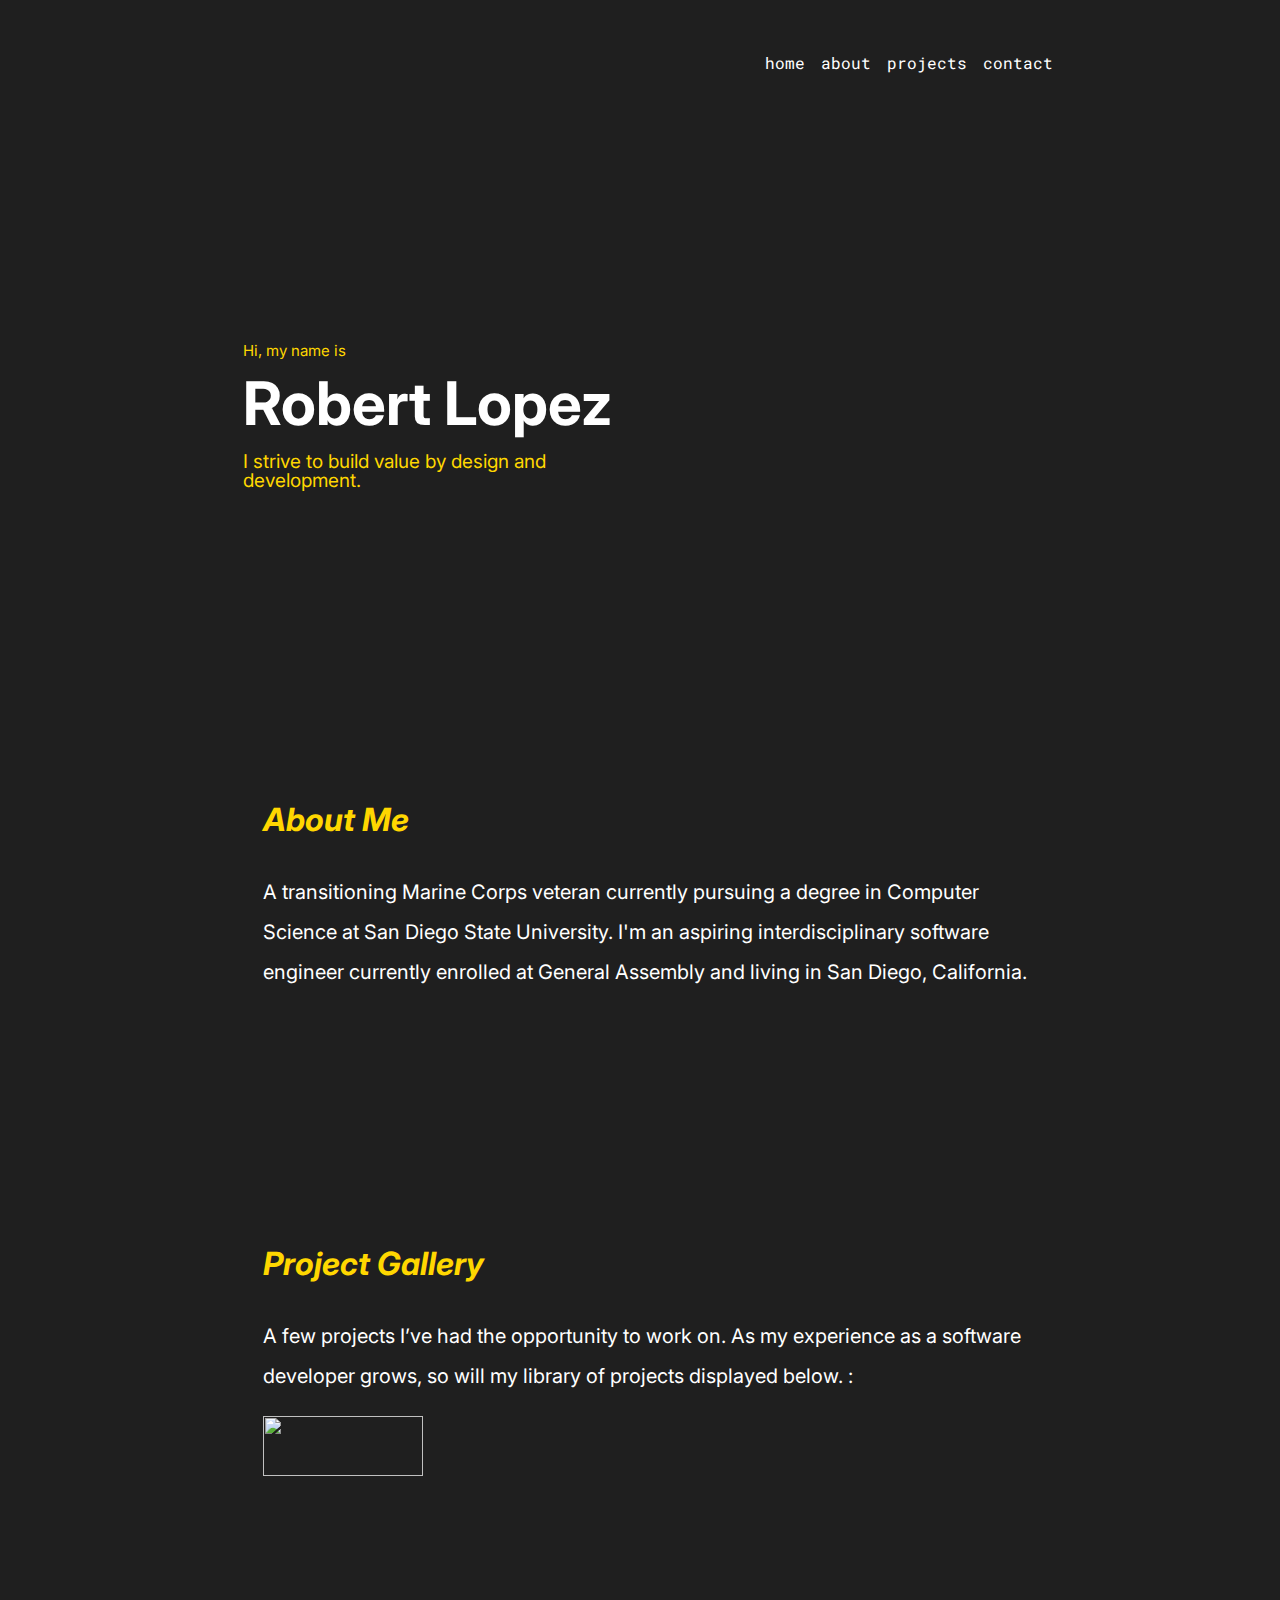
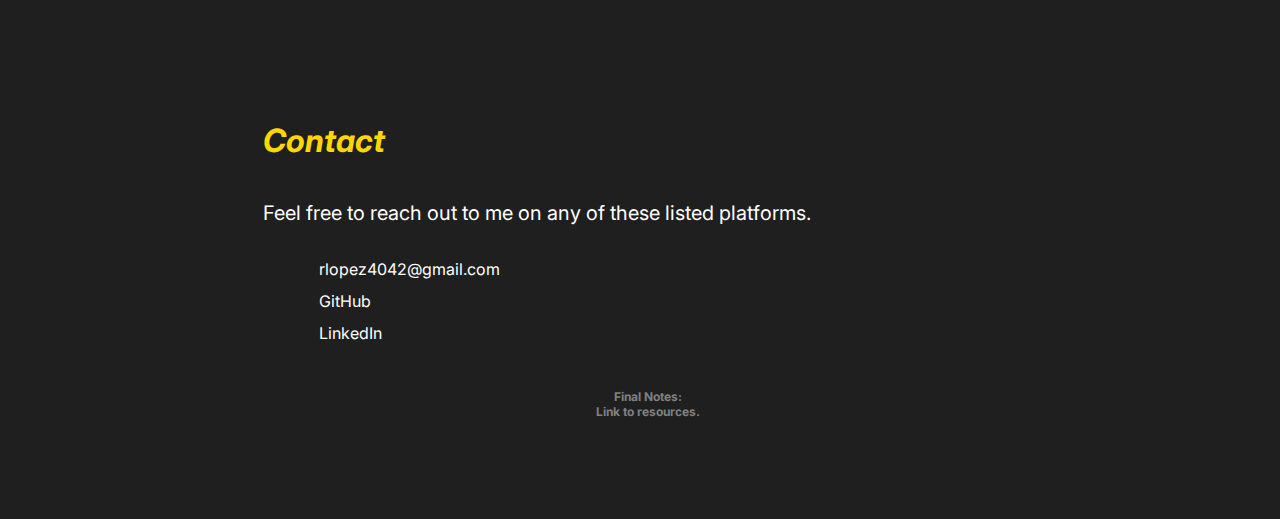
==== commit 6a188b96: "final edits" ====
--- a/index.html
+++ b/index.html
@@ -68,7 +68,7 @@
     <!-- About Me Section -->
     <section class="contact" id="contact">
         <h2>Contact</h2>
-        <p>Feel free to reach out to me using on any of these listed platforms.</p>
+        <p>Feel free to reach out to me on any of these listed platforms.</p>
         <ul class="links">
             <li class="link-element"><a class="link" href="mailto:rlopez4042@gmail.com">rlopez4042@gmail.com</a></li>
             <li class="link-element"><a class="link" href="https://git.generalassemb.ly/">GitHub</a></li>
--- a/style.css
+++ b/style.css
@@ -167,14 +167,20 @@
 		grid-row: 3;
     }
     .main-content .about {
+        padding-top:100px;
+
         grid-column: 1;
 		grid-row: 4 ;
     }
     .main-content .projects {
+        padding-top:100px;
+
         grid-column: 1;
 		grid-row: 5;
     }
     .main-content .contact {
+        padding-top:100px;
+
         grid-column: 1;
 		grid-row: 6;
     }
@@ -185,27 +191,39 @@
 }
 /* --------------------------------------------------------------------DeskTop-------------------------------------------------------------------- */
   /* Large devices (tablets, 1024 and up) */
-  @media screen and (min-width: 769px) {
+  @media screen and (min-width: 769px ) {
     label{
         display:none;
     }
 
     /* use this one to move the nav container around */
     .nav-container{
-        float:left;
-    }
-
+        position:absolute;
+        right:0px; 
+        top:0px;   
+    }
+
+    /* Adjust the contents of the main title/subtitle */
     #MainTitle{
-        font-size: 70px;
+        font-size: 60px;
     }
     #slim-shady{
-        font-size: 20px;
+        font-size: 15px;
     }
     #title-subtext{
-        font-size: 24px;
+        font-size: 19px;
+    }
+    #home{
+        padding-top:70px;
+        padding-left:0px;
+        padding-right:0px;
+        padding-bottom:0px;
     }
     h2 {
         font-size: 32px;
+    }
+    html{
+        margin: 0 auto;
     }
     body {
         font-size: 20px;
@@ -218,8 +236,11 @@
         display: grid;
         grid-template-columns: 1fr;
         grid-template-rows: 3fr;
+        padding-bottom:100px;
     }
     .main-content {
+        padding-top:250px;
+        width:810px;
         display:grid;
         grid-template-columns: repeat(2, 1fr);
         grid-template-rows: 6fr;
@@ -238,22 +259,25 @@
 		grid-row: 1/2 ;
     }
     .main-content .about {
+        padding-top:250px;
         grid-column: 1/3;
 		grid-row: 2/3 ;
     }
     .main-content .projects {
+        padding-top:200px;
+
         grid-column: 1/3;
 		grid-row: 3/4 ;
     }
     .main-content .contact {
+        padding-top:200px;
+
         grid-column: 1/3;
 		grid-row: 4/5 ;
     }
     .container .footer {
+        padding-top:200px;
         grid-column: 1;
 		grid-row: 3/4
     }
-    nav {
-        float:left;
-      }
-}
+}
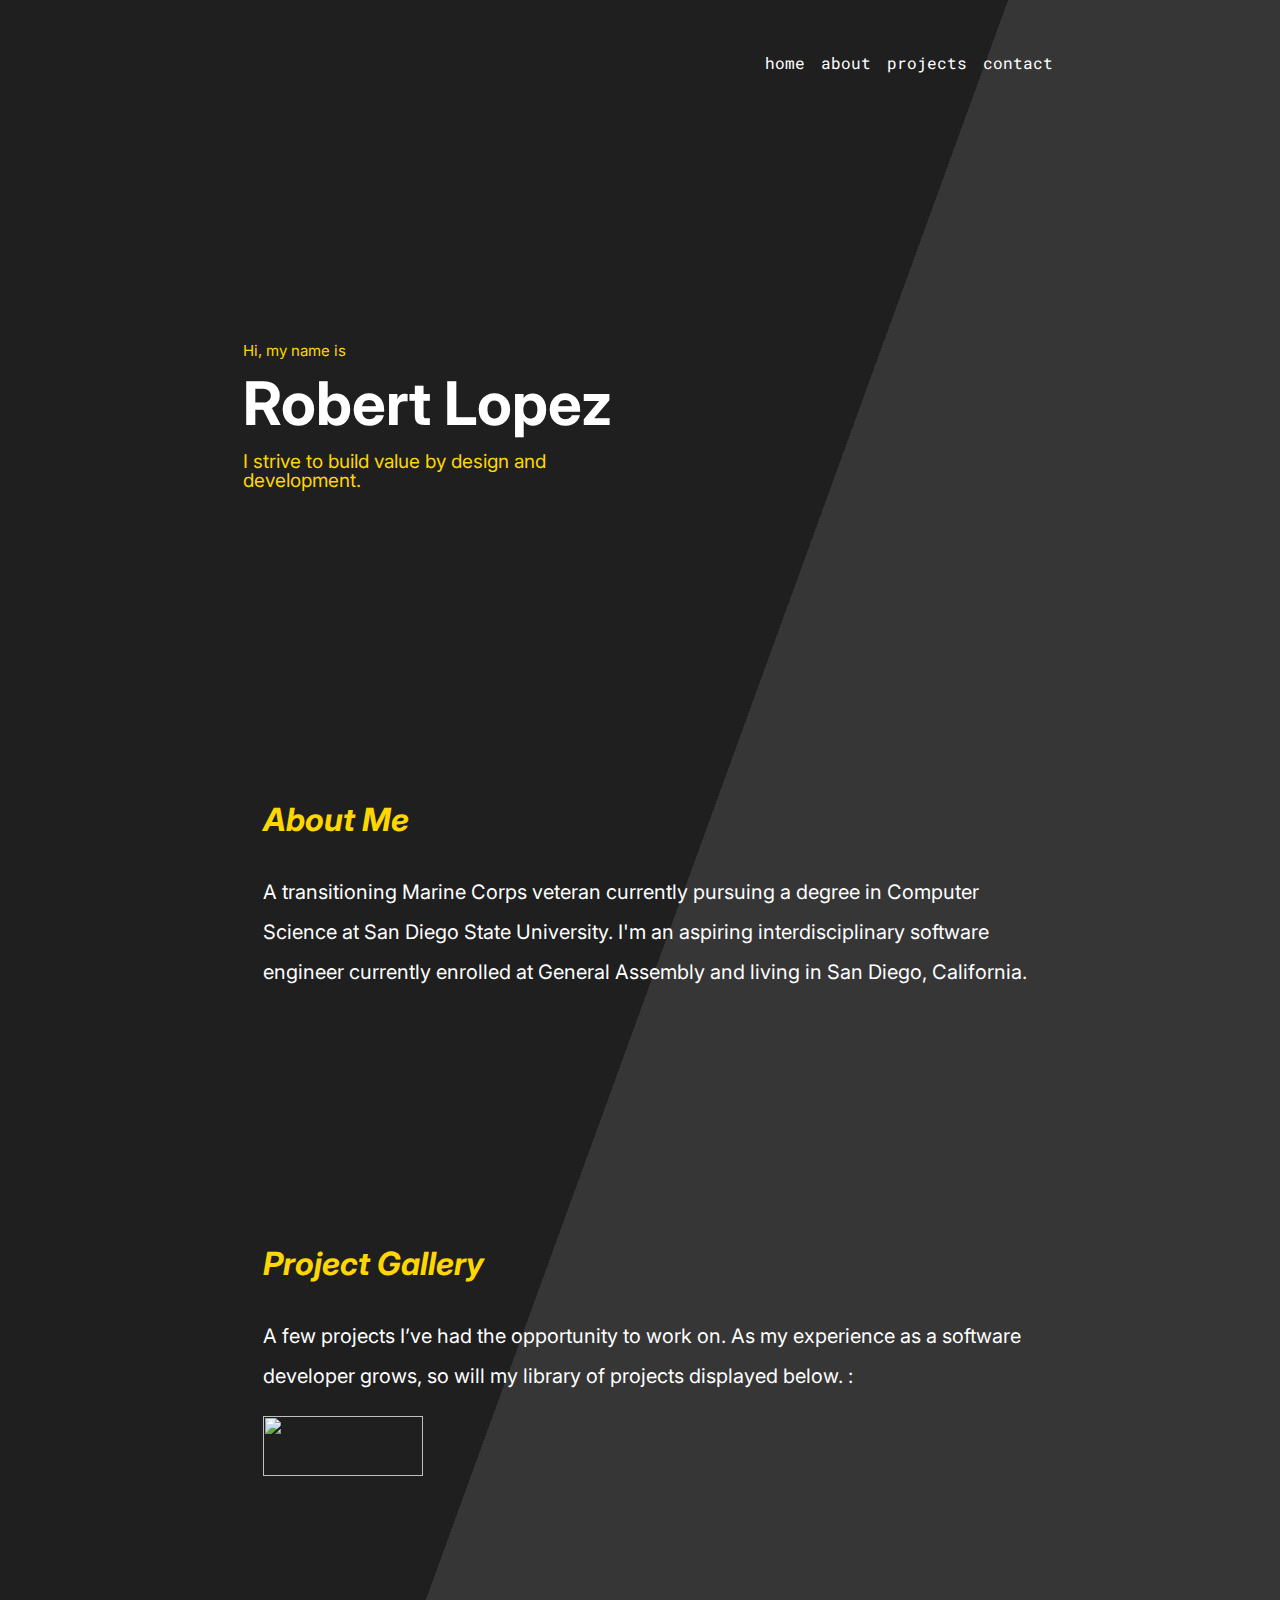
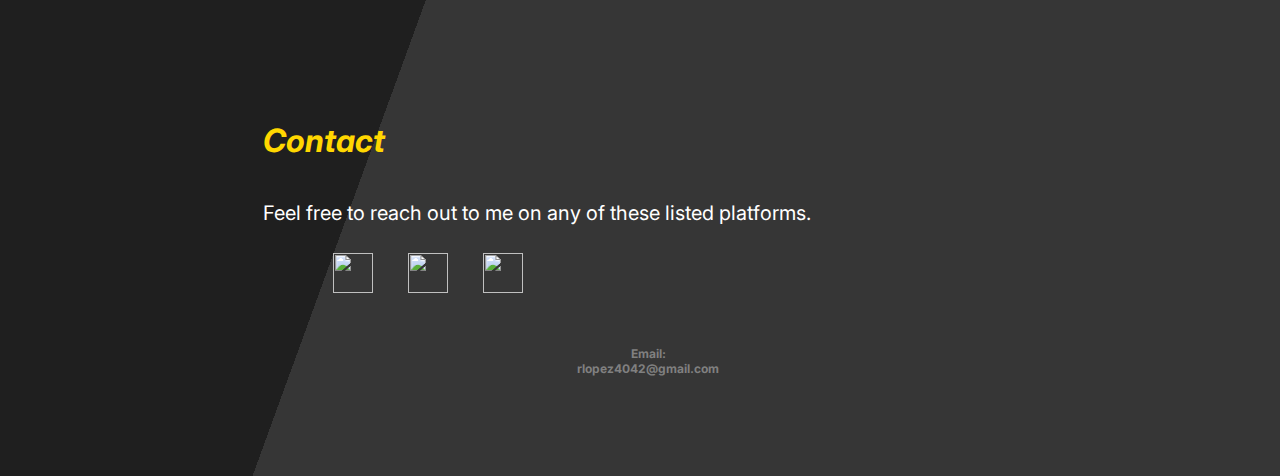
==== commit 002cf7a2: "updated personal portfolio back up" ====
--- a/index.html
+++ b/index.html
@@ -4,7 +4,9 @@
 
     <meta charset="UTF-8">
     <meta http-equiv="X-UA-Compatible" content="IE=edge">
-    <meta name="viewport" content="width=device-width, initial-scale=1.0">
+
+    <meta name="viewport" content="width=device-width">
+    <!-- <meta name="viewport" content="width=device-width, initial-scale=1.0"> -->
     <title>Document</title>
 
     <!-- Font Family -->
@@ -14,6 +16,7 @@
 
 </head>
 <body>
+    <div class="bg"></div>
     <div class="container">
     <header>
         <div class="nav-container">
@@ -70,9 +73,14 @@
         <h2>Contact</h2>
         <p>Feel free to reach out to me on any of these listed platforms.</p>
         <ul class="links">
-            <li class="link-element"><a class="link" href="mailto:rlopez4042@gmail.com">rlopez4042@gmail.com</a></li>
+            <!-- <li class="link-element"><a class="link" href="mailto:rlopez4042@gmail.com">rlopez4042@gmail.com</a></li>
             <li class="link-element"><a class="link" href="https://git.generalassemb.ly/">GitHub</a></li>
-            <li class="link-element"><a class="link" href="https://git.generalassemb.ly/">LinkedIn</a></li>
+            <li class="link-element"><a class="link" href="https://git.generalassemb.ly/">LinkedIn</a></li> -->
+
+            <li class="link-element"><a class="link" href="mailto:rlopez4042@gmail.com"><img src ="/Users/robertlopez/Desktop/Project 1/project-1-portfolio/colored-gmail.png" width="40" height="40" alt=""></a></li>
+            <li class="link-element"><a class="link" href="https://git.generalassemb.ly/"><img src ="/Users/robertlopez/Desktop/Project 1/project-1-portfolio/colored-linked.png" width="40" height="40" alt=""></a></li>
+            <li class="link-element"><a class="link" href="https://git.generalassemb.ly/"><img src ="/Users/robertlopez/Desktop/Project 1/project-1-portfolio/colored-github.png" width="40" height="40" alt=""></a></li>
+
         </ul>
     </section>
 
@@ -80,8 +88,8 @@
 
     <!-- Footer -->
     <footer id="footer">
-        <h3>Final Notes:</h3>
-		<h4>Link to resources.</h4>
+        <h3>Email:</h3>
+		<h4>rlopez4042@gmail.com</h4>
     </footer>
 
 </div>
--- a/style.css
+++ b/style.css
@@ -1,13 +1,19 @@
 * {
     scroll-behavior: smooth;
 }
+
+/* For any viewports less than 1000px wide */
+
+
+
 body{
     /* Source for how I got the page to split https://blog.prototypr.io/css-only-multi-color-backgrounds-4d96a5569a20 */
     font-family: 'Inter', sans-serif;
     font-size: 16px;
     color: white;
     scroll-behavior: smooth;
-    background: linear-gradient(110deg, #1f1f1f 60%, #363636 60%);
+    background: linear-gradient(110deg, #1f1f1f 48.6%, #363636 48.6%);
+    /* background-size:cover; */
     /* original image background */
     /* background: */
     /* url('/Users/robertlopez/Desktop/Project 1/project-1-portfolio/Background2.webp'); */
@@ -75,10 +81,13 @@
 #about, #projects, #contact {
     line-height:2;
 }
-.link-element{
-    list-style: none;
-    display: flex;
-}
+ /* align images horisontally for contact */
+ li.link-element {
+    display:inline-block;
+    padding-left:30px;
+    position:center;
+    }
+
 #footer {
     padding: 5em 2em;
     text-align: center;
@@ -114,6 +123,7 @@
         grid-template-rows: 6fr;
     }
     .main-content .home {
+        padding-top:70px;
         grid-column: 1;
 		grid-row: 1/2 ;
     }
@@ -138,7 +148,7 @@
 /* --------------------------------------------------------------------TABLET-------------------------------------------------------------------- */
   /* Medium devices (tablets, 768px and up) */
 @media screen and (max-width: 768px) {
-     
+
      ul li {display: none}
      nav input:checked ~ ul li {display: inline-block}
     
@@ -191,7 +201,7 @@
 }
 /* --------------------------------------------------------------------DeskTop-------------------------------------------------------------------- */
   /* Large devices (tablets, 1024 and up) */
-  @media screen and (min-width: 769px ) {
+  @media screen and (min-width: 769px) {
     label{
         display:none;
     }
@@ -230,8 +240,15 @@
         position: absolute;
         left: 50%;
         transform: translateX(-50%);
-        background-color: #1f1f1f;
-    }
+
+        /* Link below to how i solved my background sizing issues */
+        /* https://stackoverflow.com/questions/16679221/how-to-set-a-minimum-width-with-background-size/16679437        width: auto; Scale the div to the parent width */
+        height: 2000px; /* The div needs some height to be visible */
+        background-size: 100%; /* Always size the image to the width of the div */
+        background-position: top; /* Position the image to the top center of the div */
+        background-size: 1500px 2200px; /* Force the image to its minimum width */    
+    }
+
     .container {
         display: grid;
         grid-template-columns: 1fr;
@@ -280,4 +297,4 @@
         grid-column: 1;
 		grid-row: 3/4
     }
-}
+}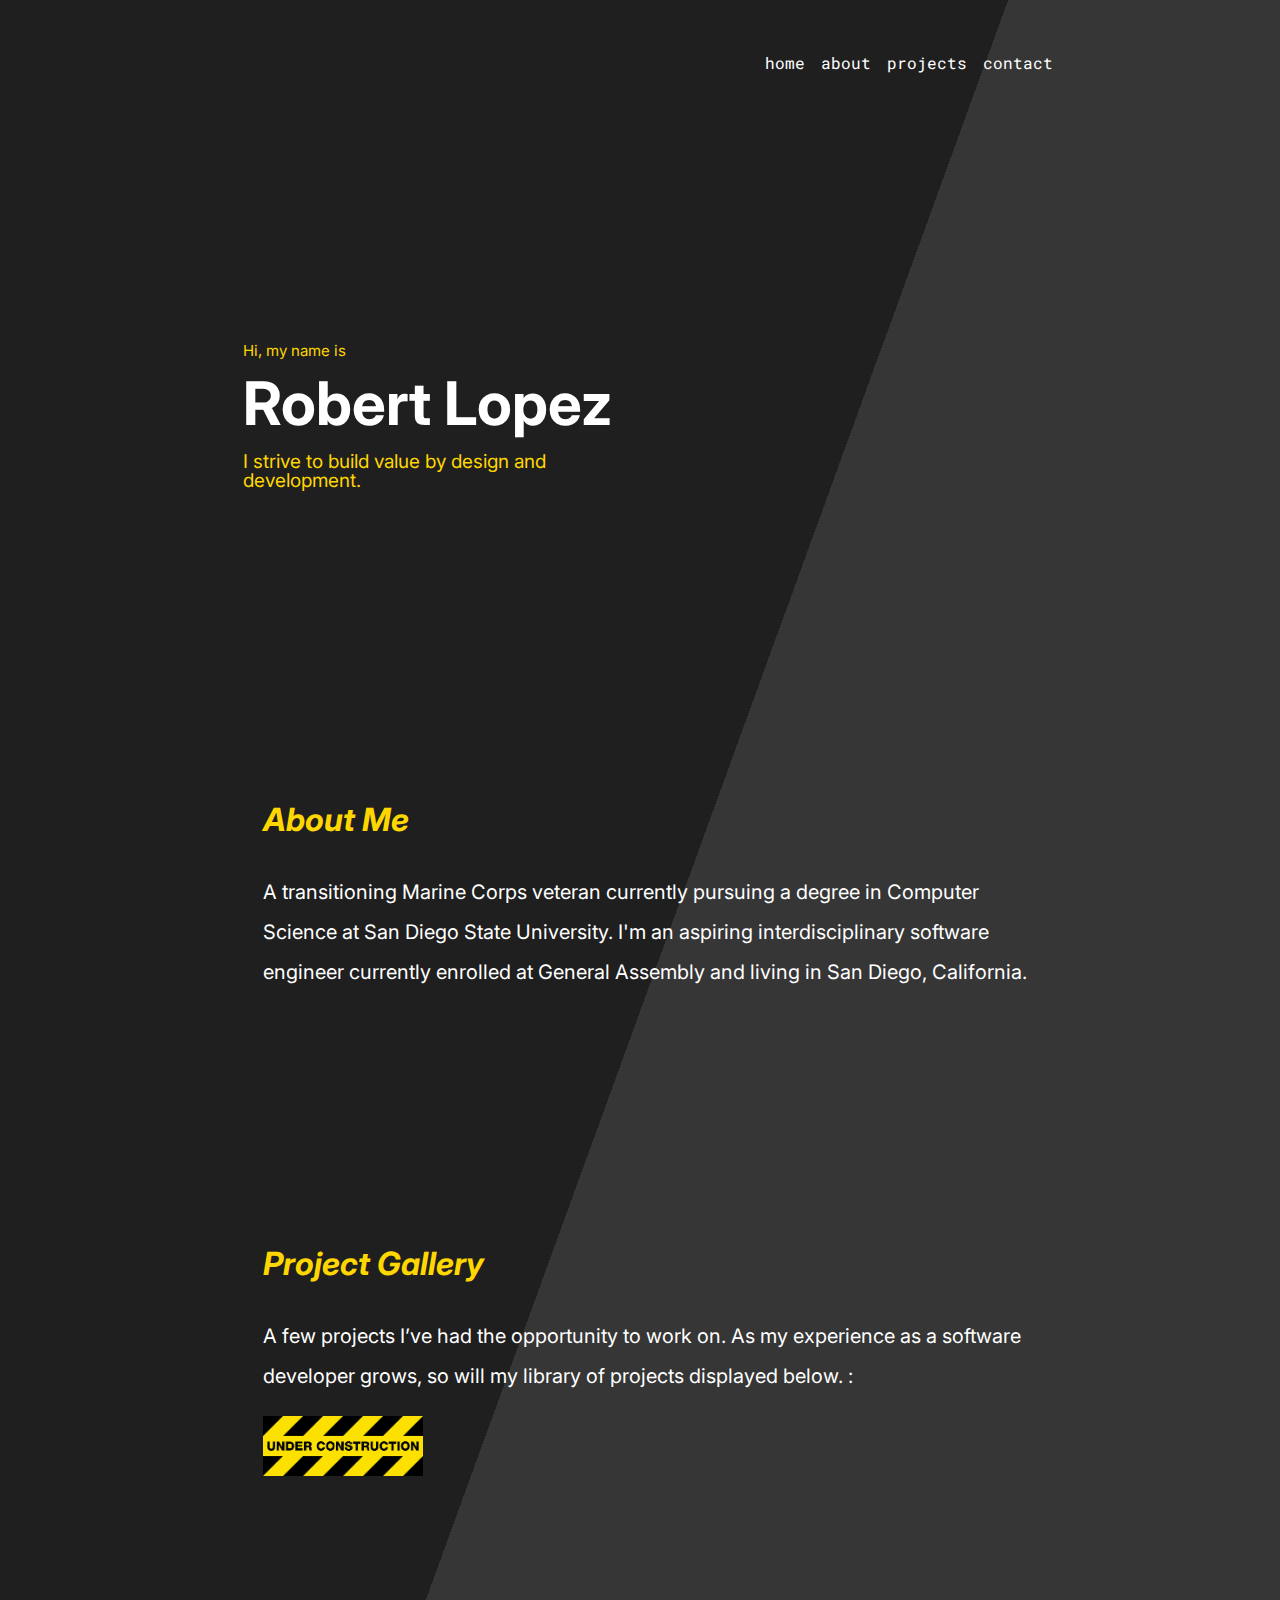
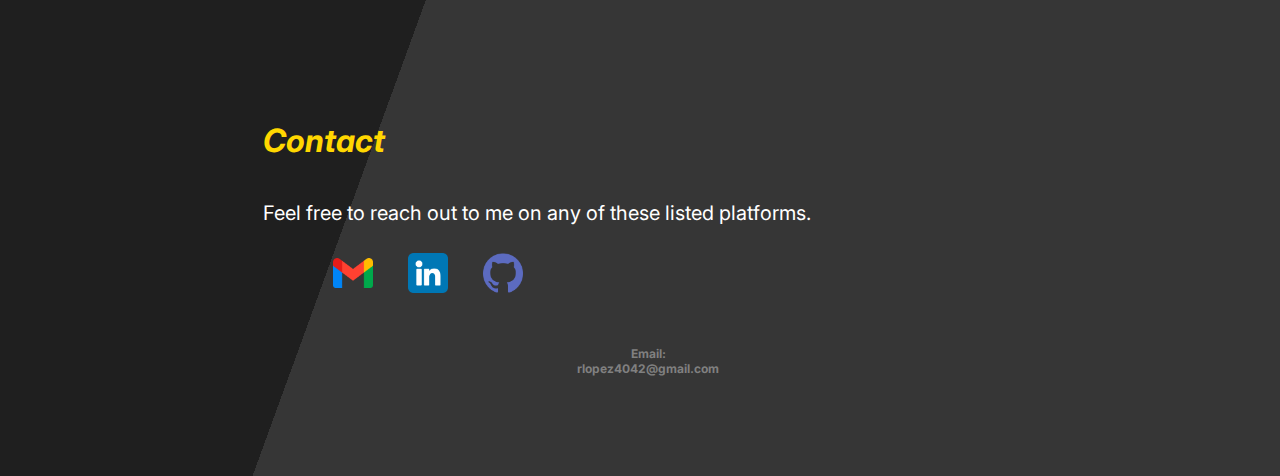
==== commit 95859a7b: "updated image path" ====
--- a/index.html
+++ b/index.html
@@ -23,7 +23,7 @@
             <nav class="nav">
 
                 <!-- A class and label for my hamburger menu -->
-                <label for="hamburger" ><img id="img" src ="/Users/robertlopez/Desktop/Project 1/project-1-portfolio/transparent-interface-icon-menu-icon-60149d91914525.423673901611963793595.png" width="80" height="60" alt=""/></label>
+                <label for="hamburger" ><img id="img" src ="./transparent-interface-icon-menu-icon-60149d91914525.423673901611963793595.png" width="80" height="60" alt=""/></label>
                 <input class ="checkbox" type="checkbox" id="hamburger" invisible="true"/>
 
                 <ul class="nav-element-list" id="nav-items">
@@ -63,7 +63,7 @@
         <!-- Links to other projects -->
         <div class ="portfolio">
             <a href="https://git.generalassemb.ly/" class="porflio-elements">
-                <img src ="/Users/robertlopez/Desktop/Project 1/project-1-portfolio/projectfuture.png" width="160" height="60" alt="">
+                <img src ="./projectfuture.png" width="160" height="60" alt="">
             </a>
         </div>
     </section>
@@ -77,9 +77,9 @@
             <li class="link-element"><a class="link" href="https://git.generalassemb.ly/">GitHub</a></li>
             <li class="link-element"><a class="link" href="https://git.generalassemb.ly/">LinkedIn</a></li> -->
 
-            <li class="link-element"><a class="link" href="mailto:rlopez4042@gmail.com"><img src ="/Users/robertlopez/Desktop/Project 1/project-1-portfolio/colored-gmail.png" width="40" height="40" alt=""></a></li>
-            <li class="link-element"><a class="link" href="https://git.generalassemb.ly/"><img src ="/Users/robertlopez/Desktop/Project 1/project-1-portfolio/colored-linked.png" width="40" height="40" alt=""></a></li>
-            <li class="link-element"><a class="link" href="https://git.generalassemb.ly/"><img src ="/Users/robertlopez/Desktop/Project 1/project-1-portfolio/colored-github.png" width="40" height="40" alt=""></a></li>
+            <li class="link-element"><a class="link" href="mailto:rlopez4042@gmail.com"><img src ="./colored-gmail.png" width="40" height="40" alt=""></a></li>
+            <li class="link-element"><a class="link" href="https://git.generalassemb.ly/"><img src ="./colored-linked.png" width="40" height="40" alt=""></a></li>
+            <li class="link-element"><a class="link" href="https://git.generalassemb.ly/"><img src ="./colored-github.png" width="40" height="40" alt=""></a></li>
 
         </ul>
     </section>
@@ -102,4 +102,4 @@
     <script src="javascript.js"></script>
     <link rel="stylesheet" href="style.css"></script>
 
-</html>+</html>
